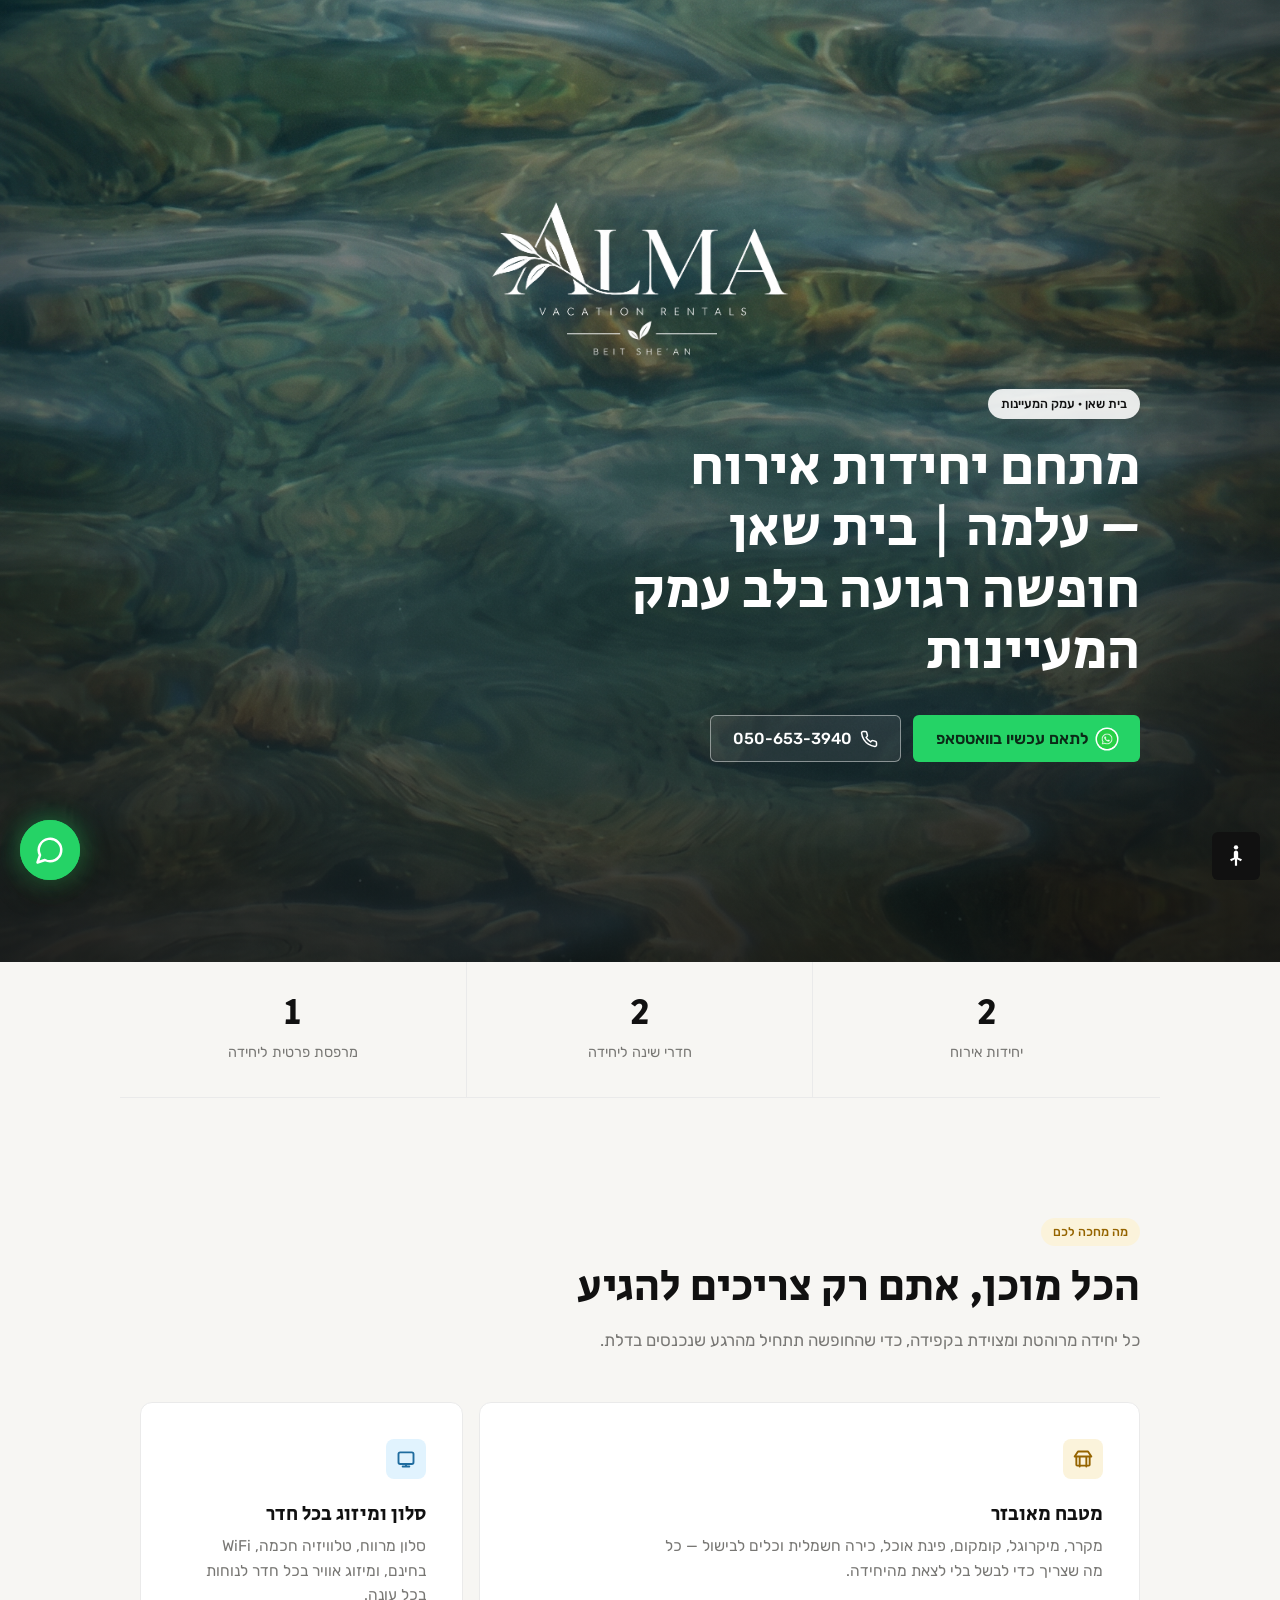
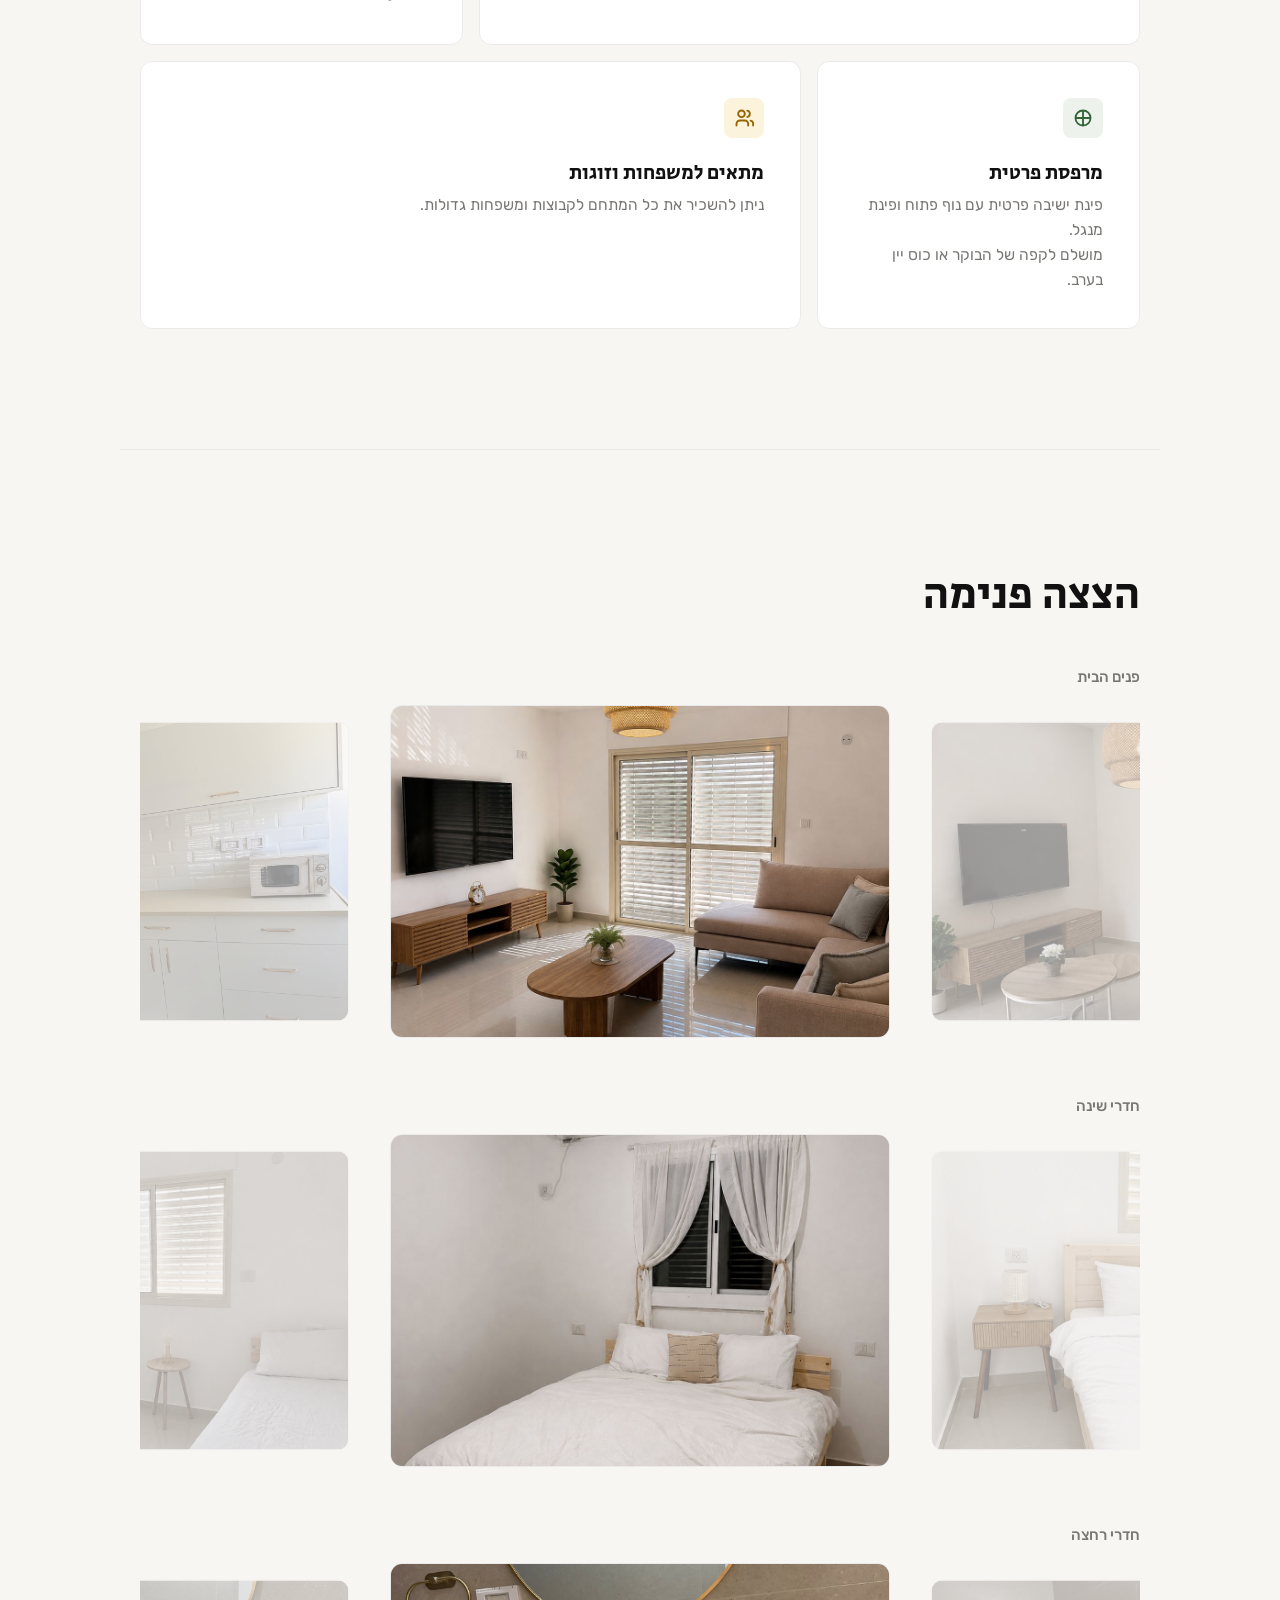
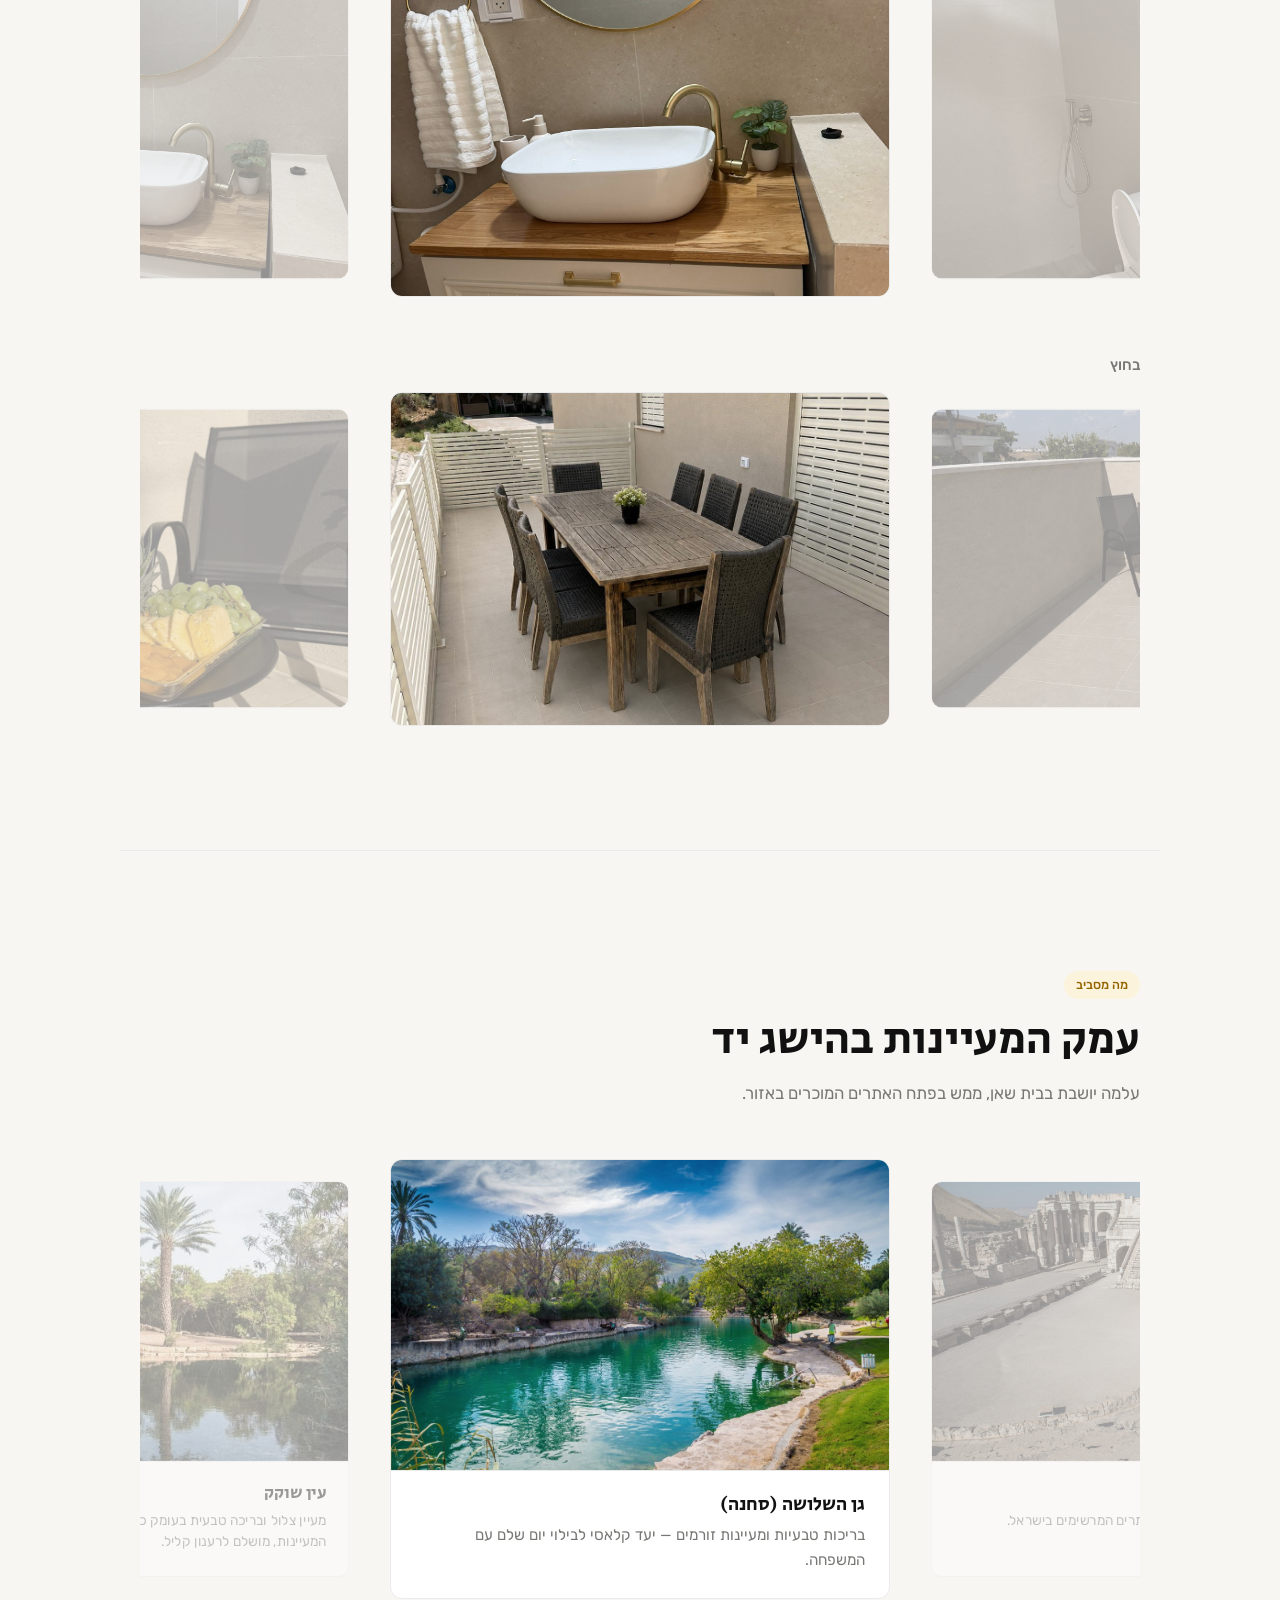
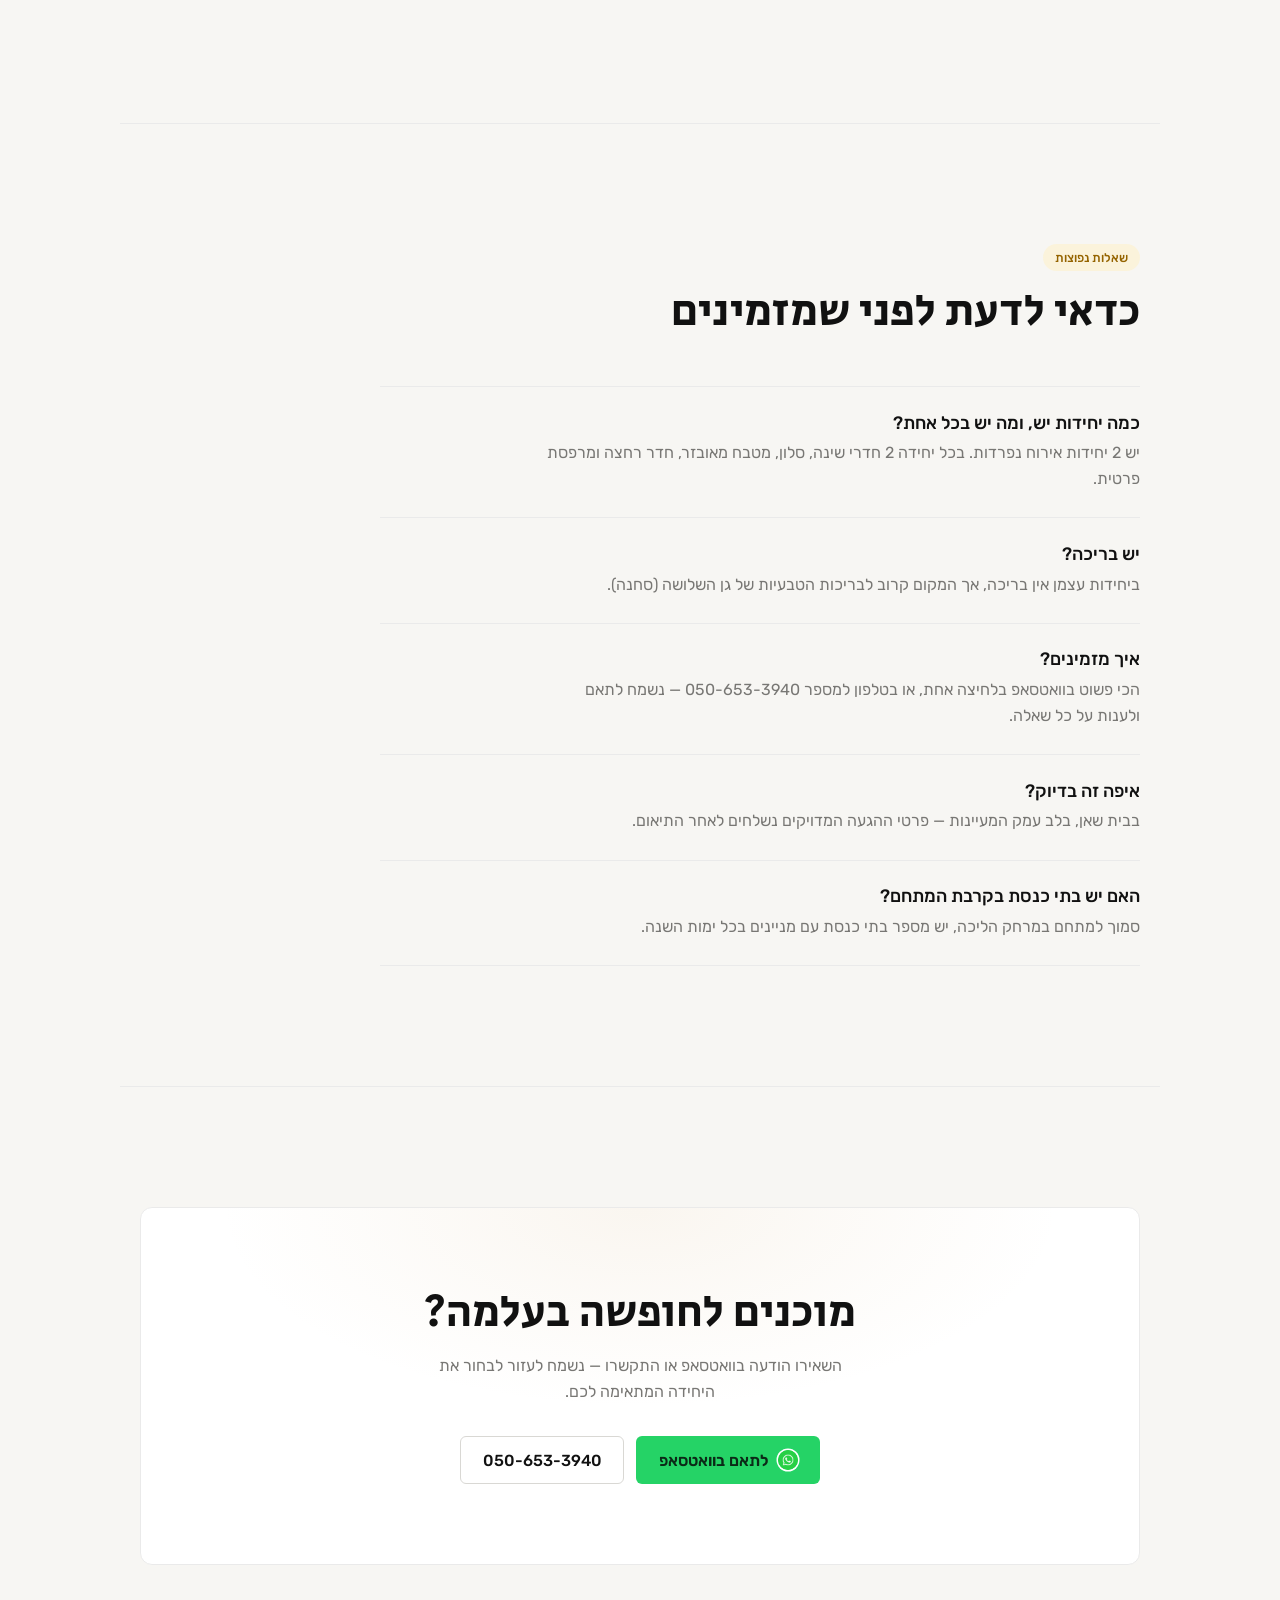
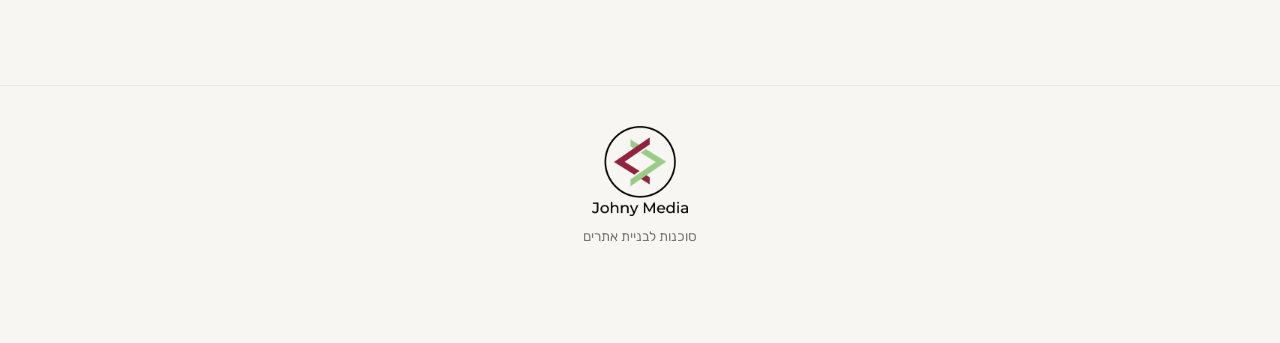
==== site/index.html @ 2f9d7bbb "Enlarge footer Johny Media logo and make it non-clickable Co-Authored-By: Claude Opus 5.5 <noreply@a" ====
<!doctype html><html lang="he" dir="rtl"><head><meta charset=utf8><meta name=viewport content="width=device-width,initial-scale=1,viewport-fit=cover">
<title>עלמה – בית שאן</title>
<meta name="description" content="עלמה – 2 יחידות אירוח בבית שאן, כל יחידה עם 2 חדרי שינה, סלון ומרפסת, בלב עמק המעיינות." />
<link rel="canonical" href="https://alma-hosting.co.il/" />
<link rel="icon" href="images/alma-favicon-new.png" type="image/png">
<link rel="preconnect" href="https://fonts.googleapis.com">
<link rel="preconnect" href="https://fonts.gstatic.com" crossorigin>
<link href="https://fonts.googleapis.com/css2?family=Rubik:wght@400;500;600;700;800;900&family=Secular+One&display=swap" rel="stylesheet">
<link rel="stylesheet" href="styles.css">
</head><body>

<main id="top">

  <section class="hero">
    <div class="wrap">
      <img class="hero-logo" src="images/alma-icon.png" alt="עלמה – מתחם יחידות אירוח" />
      <span class="hero-eyebrow">בית שאן · עמק המעיינות</span>
      <h1>מתחם יחידות אירוח – עלמה | בית שאן<br>חופשה רגועה בלב עמק המעיינות</h1>
      <div class="hero-ctas">
        <a class="btn btn-wa" href="https://wa.me/972506533940?text=%D7%A9%D7%9C%D7%95%D7%9D%2C%20%D7%90%D7%A9%D7%9E%D7%97%20%D7%9C%D7%A9%D7%9E%D7%95%D7%A2%20%D7%A2%D7%9C%20%D7%A4%D7%A8%D7%98%D7%99%D7%9D%20%D7%A2%D7%9C%20%D7%9E%D7%AA%D7%97%D7%9D%20%D7%99%D7%97%D7%99%D7%93%D7%95%D7%AA%20%D7%90%D7%99%D7%A8%D7%95%D7%97%20-%20%D7%A2%D7%9C%D7%9E%D7%94%20%7C%20%D7%91%D7%99%D7%AA%20%D7%A9%D7%90%D7%9F" target="_blank" rel="noopener">
          <img class="wa-icon" src="images/WhatsApp Icon.png" alt="" />
          לתאם עכשיו בוואטסאפ
        </a>
        <a class="btn btn-ghost" href="tel:+972506533940" target="_blank">
          <svg viewBox="0 0 24 24" fill="none" stroke="currentColor" stroke-width="2" stroke-linecap="round" stroke-linejoin="round"><path d="M22 16.92v3a2 2 0 0 1-2.18 2 19.79 19.79 0 0 1-8.63-3.07 19.5 19.5 0 0 1-6-6 19.79 19.79 0 0 1-3.07-8.67A2 2 0 0 1 4.11 2h3a2 2 0 0 1 2 1.72c.127.96.361 1.903.7 2.81a2 2 0 0 1-.45 2.11L8.09 9.91a16 16 0 0 0 6 6l1.27-1.27a2 2 0 0 1 2.11-.45c.907.339 1.85.573 2.81.7A2 2 0 0 1 22 16.92z"/></svg>
          050-653-3940
        </a>
      </div>
    </div>
  </section>

  <div class="facts">
    <div class="fact"><strong>2</strong><span>יחידות אירוח</span></div>
    <div class="fact"><strong>2</strong><span>חדרי שינה ליחידה</span></div>
    <div class="fact"><strong>1</strong><span>מרפסת פרטית ליחידה</span></div>
  </div>

  <section class="wrap">
    <div class="section-head">
      <span class="kicker">מה מחכה לכם</span>
      <h2>הכל מוכן, אתם רק צריכים להגיע</h2>
      <p>כל יחידה מרוהטת ומצוידת בקפידה, כדי שהחופשה תתחיל מהרגע שנכנסים בדלת.</p>
    </div>
    <div class="feature-grid">
      <div class="feature">
        <div class="ico"><svg viewBox="0 0 24 24" fill="none" stroke="currentColor" stroke-width="2" stroke-linecap="round" stroke-linejoin="round"><path d="M2 9h20M4 9v10a1 1 0 0 0 1 1h14a1 1 0 0 0 1-1V9M8 21V9m8 12V9M2 9l4-6h12l4 6"/></svg></div>
        <h3>מטבח מאובזר</h3>
        <p>מקרר, מיקרוגל, קומקום, פינת אוכל, כירה חשמלית וכלים לבישול — כל מה שצריך כדי לבשל בלי לצאת מהיחידה.</p>
      </div>
      <div class="feature">
        <div class="ico"><svg viewBox="0 0 24 24" fill="none" stroke="currentColor" stroke-width="2" stroke-linecap="round" stroke-linejoin="round"><rect x="3" y="4" width="18" height="14" rx="2"/><path d="M8 21h8M12 18v3"/></svg></div>
        <h3>סלון ומיזוג בכל חדר</h3>
        <p>סלון מרווח, טלוויזיה חכמה, WiFi בחינם, ומיזוג אוויר בכל חדר לנוחות בכל עונה.</p>
      </div>
      <div class="feature">
        <div class="ico"><svg viewBox="0 0 24 24" fill="none" stroke="currentColor" stroke-width="2" stroke-linecap="round" stroke-linejoin="round"><path d="M3 12h18M3 12a9 9 0 0 1 18 0M3 12a9 9 0 0 0 18 0M12 3v18"/></svg></div>
        <h3>מרפסת פרטית</h3>
        <p>פינת ישיבה פרטית עם נוף פתוח ופינת מנגל.<br>מושלם לקפה של הבוקר או כוס יין בערב.</p>
      </div>
      <div class="feature">
        <div class="ico"><svg viewBox="0 0 24 24" fill="none" stroke="currentColor" stroke-width="2" stroke-linecap="round" stroke-linejoin="round"><path d="M17 21v-2a4 4 0 0 0-4-4H7a4 4 0 0 0-4 4v2M9 11a4 4 0 1 0 0-8 4 4 0 0 0 0 8zM23 21v-2a4 4 0 0 0-3-3.87M16 3.13a4 4 0 0 1 0 7.75"/></svg></div>
        <h3>מתאים למשפחות וזוגות</h3>
        <p>ניתן להשכיר את כל המתחם לקבוצות ומשפחות גדולות.</p>
      </div>
    </div>
  </section>

  <section class="wrap">
    <div class="section-head">
      <h2>הצצה פנימה</h2>
    </div>

    <div class="gal-group">
      <h3>פנים הבית</h3>
      <div class="carousel" data-carousel>
        <div class="carousel-viewport">
          <div class="carousel-track">
            <img src="images/living-room-1.jpg" alt="סלון יחידה א׳" />
            <img src="images/living-room-2.jpg" alt="סלון יחידה ב׳" />
            <img src="images/dining-nook.jpg" alt="פינת אוכל פנימית" />
            <img src="images/kitchen.jpg" alt="מטבח מאובזר" />
          </div>
        </div>
      </div>
    </div>

    <div class="gal-group">
      <h3>חדרי שינה</h3>
      <div class="carousel" data-carousel>
        <div class="carousel-viewport">
          <div class="carousel-track">
            <img src="images/bedroom-1.jpg" alt="חדר שינה זוגי, יחידה א׳" />
            <img src="images/bedroom-2.jpg" alt="חדר שינה זוגי, יחידה ב׳" />
            <img src="images/bedroom-2-evening.jpg" alt="חדר שינה זוגי בתאורת ערב" />
            <img src="images/bedroom-twin.jpg" alt="חדר שינה עם שתי מיטות יחיד" />
          </div>
        </div>
      </div>
    </div>

    <div class="gal-group">
      <h3>חדרי רחצה</h3>
      <div class="carousel" data-carousel>
        <div class="carousel-viewport">
          <div class="carousel-track">
            <img src="images/bathroom-1.jpg" alt="חדר רחצה עם כיור עומד ומראה זהב" />
            <img src="images/bathroom-2.jpg" alt="חדר רחצה עם מקלחת גשם" />
            <img src="images/bathroom-3.jpg" alt="חדר רחצה, יחידה ב׳" />
            <img src="images/bathroom-4.jpg" alt="כיור וחדר רחצה מעוצב" />
          </div>
        </div>
      </div>
    </div>

    <div class="gal-group">
      <h3>בחוץ</h3>
      <div class="carousel" data-carousel>
        <div class="carousel-viewport">
          <div class="carousel-track">
            <img src="images/terrace-dining.jpg" alt="פינת ישיבה משותפת בחצר, שולחן עץ ארוך" />
            <img src="images/balcony.jpg" alt="מרפסת פרטית עם נוף פתוח" />
            <img src="images/welcome-tray.jpg" alt="מגש קבלת פנים — פירות ויין" />
          </div>
        </div>
      </div>
    </div>
  </section>

  <section class="wrap">
    <div class="section-head">
      <span class="kicker">מה מסביב</span>
      <h2>עמק המעיינות בהישג יד</h2>
      <p>עלמה יושבת בבית שאן, ממש בפתח האתרים המוכרים באזור.</p>
    </div>
    <div class="carousel attractions-carousel" data-carousel>
      <div class="carousel-track attractions">
      <div class="attraction">
        <h3>גן השלושה (סחנה)</h3>
        <img src="images/gan-hashlosha.jpg" alt="גן השלושה (הסחנה)" />
        <p>בריכות טבעיות ומעיינות זורמים — יעד קלאסי לבילוי יום שלם עם המשפחה.</p>
      </div>
      <div class="attraction">
        <h3>גן לאומי בית שאן</h3>
        <img src="images/beit-shean-park.jpg" alt="גן לאומי בית שאן" />
        <p>העיר הרומית-ביזנטית המשוחזרת, מהאתרים המרשימים בישראל.</p>
      </div>
      <div class="attraction">
        <h3>הגלבוע</h3>
        <img src="images/gilboa.jpg" alt="הגלבוע" />
        <p>מסלולי טיול ותצפיות אל עמק המעיינות, לא רחוק מהמתחם.</p>
      </div>
      <div class="attraction">
        <h3>גן גורו</h3>
        <img src="images/gan-guru.jpg" alt="גן גורו" />
        <p>פארק אוסטרלי ייחודי עם קנגורו חופשיים, בעלי חיים נדירים ומבוך דינוזאורים — כיף לכל המשפחה, בקיבוץ ניר דוד.</p>
      </div>
      <div class="attraction">
        <h3>עין שוקק</h3>
        <img src="images/ein-shokek.jpg" alt="עין שוקק" />
        <p>מעיין צלול ובריכה טבעית בעומק כ-1.5 מ׳ — חלק ממסלול פארק המעיינות, מושלם לרענון קליל.</p>
      </div>
    </div>
    </div>
  </section>

  <section class="wrap" id="reviews" hidden>
    <div class="section-head">
      <span class="kicker">המלצות</span>
      <h2>מה האורחים שלנו מספרים</h2>
    </div>
    <p class="reviews-empty" data-reviews-empty hidden>עוד אין המלצות באתר — היו הראשונים להמליץ!</p>
    <div class="reviews-grid" data-reviews-grid></div>
    <div class="reviews-actions">
      <button type="button" class="btn btn-outline" data-reviews-more hidden>עוד המלצות</button>
      <a class="btn btn-primary" data-reviews-write href="https://api.alma-hosting.co.il/reviews/write/">כתבו המלצה</a>
    </div>
  </section>

  <section class="wrap">
    <div class="section-head">
      <span class="kicker">שאלות נפוצות</span>
      <h2>כדאי לדעת לפני שמזמינים</h2>
    </div>
    <div class="faq">
      <div class="faq-item">
        <h3>כמה יחידות יש, ומה יש בכל אחת?</h3>
        <p>יש 2 יחידות אירוח נפרדות. בכל יחידה 2 חדרי שינה, סלון, מטבח מאובזר, חדר רחצה ומרפסת פרטית.</p>
      </div>
      <div class="faq-item">
        <h3>יש בריכה?</h3>
        <p>ביחידות עצמן אין בריכה, אך המקום קרוב לבריכות הטבעיות של גן השלושה (סחנה).</p>
      </div>
      <div class="faq-item">
        <h3>איך מזמינים?</h3>
        <p>הכי פשוט בוואטסאפ בלחיצה אחת, או בטלפון למספר 050-653-3940 — נשמח לתאם ולענות על כל שאלה.</p>
      </div>
      <div class="faq-item">
        <h3>איפה זה בדיוק?</h3>
        <p>בבית שאן, בלב עמק המעיינות — פרטי ההגעה המדויקים נשלחים לאחר התיאום.</p>
      </div>
      <div class="faq-item">
        <h3>האם יש בתי כנסת בקרבת המתחם?</h3>
        <p>סמוך למתחם במרחק הליכה, יש מספר בתי כנסת עם מניינים בכל ימות השנה.</p>
      </div>
    </div>
  </section>

  <section class="wrap">
    <div class="cta-band">
      <h2>מוכנים לחופשה בעלמה?</h2>
      <p>השאירו הודעה בוואטסאפ או התקשרו — נשמח לעזור לבחור את היחידה המתאימה לכם.</p>
      <div class="hero-ctas">
        <a class="btn btn-wa" href="https://wa.me/972506533940?text=%D7%A9%D7%9C%D7%95%D7%9D%2C%20%D7%90%D7%A9%D7%9E%D7%97%20%D7%9C%D7%A9%D7%9E%D7%95%D7%A2%20%D7%A2%D7%9C%20%D7%A4%D7%A8%D7%98%D7%99%D7%9D%20%D7%A2%D7%9C%20%D7%9E%D7%AA%D7%97%D7%9D%20%D7%99%D7%97%D7%99%D7%93%D7%95%D7%AA%20%D7%90%D7%99%D7%A8%D7%95%D7%97%20-%20%D7%A2%D7%9C%D7%9E%D7%94%20%7C%20%D7%91%D7%99%D7%AA%20%D7%A9%D7%90%D7%9F" target="_blank" rel="noopener">
          <img class="wa-icon" src="images/WhatsApp Icon.png" alt="" />
          לתאם בוואטסאפ
        </a>
        <a class="btn btn-ghost" href="tel:+972506533940" target="_blank">050-653-3940</a>
      </div>
    </div>
  </section>

</main>

<a class="wa-float" href="https://wa.me/972506533940?text=%D7%A9%D7%9C%D7%95%D7%9D%2C%20%D7%90%D7%A9%D7%9E%D7%97%20%D7%9C%D7%A9%D7%9E%D7%95%D7%A2%20%D7%A2%D7%9C%20%D7%A4%D7%A8%D7%98%D7%99%D7%9D%20%D7%A2%D7%9C%20%D7%9E%D7%AA%D7%97%D7%9D%20%D7%99%D7%97%D7%99%D7%93%D7%95%D7%AA%20%D7%90%D7%99%D7%A8%D7%95%D7%97%20-%20%D7%A2%D7%9C%D7%9E%D7%94%20%7C%20%D7%91%D7%99%D7%AA%20%D7%A9%D7%90%D7%9F" target="_blank" rel="noopener" aria-label="שלחו הודעה בוואטסאפ">
  <div class="wa-float-wrap">
    <div class="wa-float-glow"></div>
    <div class="wa-float-btn">
      <svg viewBox="0 0 24 24" fill="none" stroke="currentColor" stroke-width="2" stroke-linecap="round" stroke-linejoin="round"><path d="M7.9 20A9 9 0 1 0 4 16.1L2 22Z"/></svg>
    </div>
    <div class="wa-float-ring"></div>
  </div>
</a>

<div class="a11y-widget">
  <button type="button" class="a11y-toggle" id="a11yToggle" aria-expanded="false" aria-controls="a11yPanel" aria-label="תפריט נגישות">
    <svg viewBox="0 0 24 24" fill="currentColor" aria-hidden="true"><circle cx="12" cy="4" r="2"/><path d="M12 7c-1.1 0-2 .9-2 2v4.5L6.5 15l1 1.9L11 15v6h2v-6l3.5 1.9 1-1.9L14 13.5V9c0-1.1-.9-2-2-2z"/></svg>
  </button>
  <div class="a11y-panel" id="a11yPanel" role="menu" aria-label="אפשרויות נגישות" hidden>
    <button type="button" role="menuitem" data-a11y="font-up">הגדלת טקסט A+</button>
    <button type="button" role="menuitem" data-a11y="font-down">הקטנת טקסט A-</button>
    <button type="button" role="menuitem" data-a11y="contrast">ניגודיות גבוהה</button>
    <button type="button" role="menuitem" data-a11y="grayscale">גווני אפור</button>
    <button type="button" role="menuitem" data-a11y="underline">הדגשת קישורים</button>
    <button type="button" role="menuitem" data-a11y="reset">איפוס תצוגה</button>
  </div>
</div>

<footer>
  <div class="brand">
    <img class="jm-logo" src="images/johny-media-icon.png" alt="Johny Media" />
  </div>
  <div>סוכנות לבניית אתרים</div>
</footer>

<script src="script.js"></script>
<script src="reviews.js"></script>

</body></html>
---- site/styles.css ----
[hidden]:not([hidden=until-found i]){display:none!important}

/* ---------- tokens: warm monochrome + spot pastels ---------- */
:root{
  color-scheme:light;
  --canvas:#F7F6F3;
  --surface:#FFFFFF;
  --surface-2:#FBFBFA;
  --ink:#2F3437;
  --ink-strong:#111111;
  --muted:#787774;
  --line:#EAEAEA;
  --line-strong:#D9D8D4;

  --sand-bg:#FBF3DB;  --sand-fg:#956400;
  --green-bg:#EDF3EC; --green-fg:#346538;
  --blue-bg:#E1F3FE;  --blue-fg:#1F6C9F;

  --wa:#25D366; --wa-hover:#1FBE5B; --wa-ink:#0B2A17;

  --radius:12px;
  --radius-sm:6px;
  --ease:cubic-bezier(.16,1,.3,1);
  --lift:0 2px 8px rgba(0,0,0,.04);

  --font-heading:"Secular One","Segoe UI",sans-serif;
  --font-body:"Rubik","Segoe UI",sans-serif;
  --font-mono:"SF Mono","JetBrains Mono",ui-monospace,Menlo,Consolas,monospace;
}

*{box-sizing:border-box;}
html{scroll-behavior:smooth;direction:rtl;scroll-padding-top:env(safe-area-inset-top,0px);}
body{
  margin:0;
  background:var(--canvas);
  color:var(--ink);
  font:16px/1.6 var(--font-body);
  -webkit-font-smoothing:antialiased;
  direction:rtl;
  padding-bottom:env(safe-area-inset-bottom,0px);
}
/* ambient warm light, fixed so it never repaints with scroll */
body::before{
  content:"";position:fixed;inset:-20vmax;z-index:-1;pointer-events:none;
  background:radial-gradient(40vmax 40vmax at 80% 10%, rgba(214,180,130,.10), transparent 70%);
  animation:drift 28s ease-in-out infinite alternate;
}
@keyframes drift{to{transform:translate3d(-8vmax,12vmax,0);}}

img{max-width:100%;display:block;}
a{color:inherit;}
h1,h2,h3{font-family:var(--font-heading);font-weight:400;text-wrap:balance;margin:0;color:var(--ink-strong);line-height:1.15;}
.wrap{width:100%;max-width:1040px;margin-inline:auto;padding-inline:20px;}
section{padding-block:clamp(4rem,10vw,7.5rem);}
main > section.wrap + section.wrap{border-top:1px solid var(--line);}

/* ---------- hero (photo kept) ---------- */
.hero{
  position:relative;
  min-height:min(92vh,760px);
  display:flex;align-items:flex-end;
  background:#1b1a18 url("images/new_background.jpg") center/cover no-repeat;
  color:#fff;
}
.hero::after{
  content:"";position:absolute;inset:0;
  background:linear-gradient(180deg, rgba(17,17,17,.10) 0%, rgba(17,17,17,.25) 45%, rgba(17,17,17,.72) 100%);
}
.hero .wrap{position:relative;z-index:1;padding-block:clamp(2.5rem,8vw,5rem);}
.hero-logo{
  display:block;
  width:min(300px,60vw);
  margin-inline:auto;
  margin-bottom:2rem;
  filter:drop-shadow(0 4px 18px rgba(0,0,0,.35));
}
.hero-eyebrow{
  display:inline-block;
  color:var(--ink-strong);
  background:rgba(255,255,255,.88);
  padding:.3rem .8rem;border-radius:9999px;
  font-size:.78rem;font-weight:500;
  margin-bottom:1.1rem;
}
.hero h1{
  color:#fff;
  font-size:clamp(2rem,5vw,3.5rem);
  line-height:1.1;
  max-width:22ch;
}
.hero-ctas{display:flex;flex-wrap:wrap;gap:.75rem;margin-block-start:2rem;}

/* ---------- buttons ---------- */
.btn{
  display:inline-flex;align-items:center;gap:.55rem;
  padding:.8rem 1.35rem;border-radius:var(--radius-sm);
  font:500 1rem/1.2 var(--font-body);
  text-decoration:none;border:1px solid transparent;
  cursor:pointer;
  transition:background-color .2s ease, border-color .2s ease, transform .15s ease;
}
.btn:active{transform:scale(.98);}
.btn svg{width:18px;height:18px;flex:none;}
.btn .wa-icon{width:20px;height:20px;flex:none;object-fit:contain;border-radius:50%;box-shadow:0 0 0 1.5px #fff;}
.btn-primary{background:var(--ink-strong);color:#fff;}
.btn-primary:hover{background:#333;}
.btn-wa{background:var(--wa);color:var(--wa-ink);font-weight:600;}
.btn-wa:hover{background:var(--wa-hover);}
.btn-ghost{background:rgba(255,255,255,.08);color:#fff;border-color:rgba(255,255,255,.45);}
.btn-ghost:hover{background:rgba(255,255,255,.16);}
.btn-outline{background:var(--surface);color:var(--ink-strong);border-color:var(--line-strong);}
.btn-outline:hover{border-color:var(--ink-strong);}
.btn:focus-visible,.a11y-toggle:focus-visible{outline:2px solid var(--ink-strong);outline-offset:3px;}

/* ---------- facts strip ---------- */
.facts{
  display:grid;grid-template-columns:repeat(3,1fr);
  max-width:1040px;margin-inline:auto;
  border-bottom:1px solid var(--line);
}
.fact{padding:2rem 1rem;text-align:center;}
.fact + .fact{border-inline-start:1px solid var(--line);}
.fact strong{display:block;font-family:var(--font-heading);font-weight:400;font-size:2.4rem;line-height:1;color:var(--ink-strong);margin-bottom:.4rem;}
.fact span{font-size:.9rem;color:var(--muted);}

/* ---------- section heading ---------- */
.section-head{max-width:40rem;margin-bottom:3rem;}
.kicker{
  display:inline-block;
  background:var(--sand-bg);color:var(--sand-fg);
  font-size:.78rem;font-weight:500;
  padding:.25rem .75rem;border-radius:9999px;
  margin-bottom:1rem;
}
.section-head h2{font-size:clamp(1.9rem,4vw,2.75rem);}
.section-head p{color:var(--muted);margin:.9rem 0 0;font-size:1.05rem;max-width:36rem;}

/* ---------- features: bento ---------- */
.feature-grid{display:grid;grid-template-columns:repeat(3,1fr);gap:1rem;}
.feature:nth-child(1),.feature:nth-child(4){grid-column:span 2;}
.feature{
  background:var(--surface);
  border:1px solid var(--line);
  border-radius:var(--radius);
  padding:clamp(1.5rem,3vw,2.25rem);
  transition:box-shadow .2s ease;
}
.feature:hover{box-shadow:var(--lift);}
.feature .ico{
  width:40px;height:40px;border-radius:8px;
  background:var(--sand-bg);color:var(--sand-fg);
  display:flex;align-items:center;justify-content:center;
  margin-bottom:1.5rem;
}
.feature:nth-child(2) .ico{background:var(--blue-bg);color:var(--blue-fg);}
.feature:nth-child(3) .ico{background:var(--green-bg);color:var(--green-fg);}
.feature .ico svg{width:20px;height:20px;stroke-width:2.25;}
.feature h3{font-size:1.25rem;margin-bottom:.5rem;}
.feature p{color:var(--muted);font-size:.97rem;margin:0;max-width:44ch;}
@media (max-width:760px){
  .feature-grid{grid-template-columns:1fr;}
  .feature:nth-child(1),.feature:nth-child(4){grid-column:auto;}
}

/* ---------- gallery ---------- */
.gal-group{margin-bottom:3.5rem;}
.gal-group:last-child{margin-bottom:0;}
.gal-group h3{
  font-family:var(--font-body);font-weight:500;font-size:.95rem;
  color:var(--muted);
  margin:0 0 .9rem;
}
/* scroll-snap strip: centered slide, half of each neighbour visible and faded */
.carousel{--slide:50%;position:relative;width:100%;}
.carousel-track{
  position:relative;
  display:flex;gap:1rem;direction:ltr;
  overflow-x:auto;overscroll-behavior-x:contain;
  scroll-snap-type:x mandatory;
  padding-inline:calc((100% - var(--slide)) / 2);
  padding-block:.25rem;
  scrollbar-width:none;
}
.carousel-track::-webkit-scrollbar{display:none;}
.carousel-track > *{
  /* track content box = var(--slide) of the strip, so 100% here is one slide */
  flex:0 0 100%;width:100%;
  scroll-snap-align:center;
  opacity:.4;transform:scale(.9);filter:saturate(.7);
  cursor:pointer;
  transition:opacity .5s var(--ease), transform .5s var(--ease), filter .5s var(--ease);
}
.carousel-track > img{
  aspect-ratio:3/2;object-fit:cover;
  border:1px solid var(--line);border-radius:var(--radius);
  background:var(--surface-2);
}
.carousel-track > .is-active{opacity:1;transform:none;filter:saturate(.92);cursor:default;}
.carousel-track > :hover:not(.is-active){opacity:.6;}
.carousel-track > :focus-visible{outline:2px solid var(--ink-strong);outline-offset:3px;}
/* loop jump: swap clone for original without a visible fade */
.carousel-track.no-anim > *{transition:none;}
@media (max-width:640px){ .carousel{--slide:72%;} }

/* ---------- attractions: same strip, card slides ---------- */
.attraction{
  direction:rtl;
  display:flex;flex-direction:column;
  background:var(--surface);
  border:1px solid var(--line);
  border-radius:var(--radius);
  overflow:hidden;
}
.attraction img{order:-1;width:100%;aspect-ratio:16/10;object-fit:cover;border-bottom:1px solid var(--line);}
.attraction h3{font-size:1.2rem;padding:1.4rem 1.5rem 0;}
.attraction p{margin:0;padding:.5rem 1.5rem 1.6rem;font-size:.95rem;color:var(--muted);}

/* ---------- faq ---------- */
.faq{max-width:760px;border-top:1px solid var(--line);}
.faq-item{border-bottom:1px solid var(--line);padding-block:1.6rem;}
.faq-item h3{font-family:var(--font-body);font-weight:500;font-size:1.12rem;margin-bottom:.45rem;}
.faq-item p{margin:0;color:var(--muted);font-size:1rem;max-width:60ch;}

/* ---------- final cta ---------- */
.cta-band{
  position:relative;overflow:hidden;
  background:var(--surface);
  border:1px solid var(--line);
  border-radius:var(--radius);
  padding:clamp(2.5rem,7vw,5rem) clamp(1.5rem,5vw,3rem);
  text-align:center;
}
.cta-band::before{
  content:"";position:absolute;inset:0;pointer-events:none;
  background:radial-gradient(60% 80% at 50% 0%, rgba(214,180,130,.12), transparent 70%);
}
.cta-band > *{position:relative;}
.cta-band h2{font-size:clamp(1.9rem,4.5vw,2.75rem);}
.cta-band p{color:var(--muted);max-width:44ch;margin:.9rem auto 0;}
.cta-band .hero-ctas{justify-content:center;}
.cta-band .btn-ghost{background:var(--surface);color:var(--ink-strong);border-color:var(--line-strong);}
.cta-band .btn-ghost:hover{border-color:var(--ink-strong);}

/* ---------- footer ---------- */
footer{
  border-top:1px solid var(--line);
  padding:2.5rem 20px 6rem;
  text-align:center;
  color:var(--muted);
  font-size:.85rem;
}
.brand{display:inline-flex;align-items:center;text-decoration:none;margin-bottom:.6rem;}
footer .brand img.jm-logo{width:96px;height:auto;object-fit:contain;}

/* ---------- floating WhatsApp button (unchanged) ---------- */
.wa-float{position:fixed;bottom:20px;left:20px;z-index:999;display:block;text-decoration:none;}
.wa-float-wrap{position:relative;width:60px;height:60px;}
.wa-float-glow{position:absolute;inset:0;border-radius:50%;background:#25D366;filter:blur(14px);opacity:.55;transition:opacity .25s ease;}
.wa-float:hover .wa-float-glow{opacity:.8;}
.wa-float-ring{position:absolute;inset:0;border-radius:50%;border:2px solid #25D366;animation:wa-ping 2s cubic-bezier(0,0,.2,1) infinite;}
.wa-float-btn{position:relative;width:60px;height:60px;border-radius:50%;background:#25D366;display:flex;align-items:center;justify-content:center;box-shadow:0 10px 30px hsla(25,30%,10%,.35);transition:transform .25s ease, box-shadow .25s ease;}
.wa-float-btn svg{width:30px;height:30px;color:#fff;}
.wa-float:hover .wa-float-btn{transform:scale(1.08);box-shadow:0 14px 36px hsla(25,30%,10%,.4);}
@keyframes wa-ping{0%{transform:scale(1);opacity:.6;}75%,100%{transform:scale(1.7);opacity:0;}}
@media (max-width:480px){
  .wa-float{bottom:16px;left:16px;}
  .wa-float-wrap{width:52px;height:52px;}
  .wa-float-btn svg{width:26px;height:26px;}
}

/* ---------- accessibility widget ---------- */
.a11y-widget{position:fixed;bottom:20px;right:20px;z-index:999;}
.a11y-toggle{
  width:48px;height:48px;border-radius:var(--radius-sm);border:none;cursor:pointer;
  background:var(--ink-strong);color:#fff;
  display:flex;align-items:center;justify-content:center;
}
.a11y-toggle:hover{background:#333;}
.a11y-toggle svg{width:26px;height:26px;}
.a11y-panel{
  position:absolute;bottom:58px;right:0;
  background:var(--surface);color:var(--ink);
  border:1px solid var(--line);border-radius:var(--radius);
  box-shadow:0 8px 24px rgba(0,0,0,.05);padding:.4rem;
  display:flex;flex-direction:column;gap:.15rem;min-width:200px;
}
.a11y-panel button{
  text-align:right;background:none;border:none;cursor:pointer;
  padding:.55rem .7rem;border-radius:var(--radius-sm);font:inherit;font-size:.92rem;color:inherit;
}
.a11y-panel button:hover,.a11y-panel button:focus-visible{background:var(--canvas);}

html.a11y-contrast{filter:contrast(1.25);}
html.a11y-grayscale{filter:grayscale(1);}
html.a11y-underline a{text-decoration:underline!important;}
html.a11y-font-1 body{font-size:18px;}
html.a11y-font-2 body{font-size:20px;}
html.a11y-font-3 body{font-size:22px;}

/* ---------- reviews ---------- */
.reviews-grid{position:relative;display:grid;grid-template-columns:repeat(3,1fr);gap:1rem;align-items:start;}
.review-card{
  background:var(--surface);
  border:1px solid var(--line);
  border-radius:var(--radius);
  padding:1.75rem 1.5rem;
}
.review-initials{
  width:44px;height:44px;border-radius:50%;margin-bottom:1rem;
  display:flex;align-items:center;justify-content:center;
  background:var(--blue-bg);color:var(--blue-fg);
  font-weight:500;font-size:1rem;
}
.review-name{font-family:var(--font-body);font-weight:500;font-size:1.02rem;}
.review-meta{margin:.15rem 0 .9rem;color:var(--muted);font-size:.82rem;}
.review-text{margin:0;font-size:.97rem;line-height:1.75;color:var(--ink);}
.reviews-grid.is-collapsed::after{
  content:"";position:absolute;inset-inline:0;bottom:0;height:120px;pointer-events:none;
  background:linear-gradient(to bottom, rgba(247,246,243,0), var(--canvas));
}
.reviews-empty{color:var(--muted);font-size:1.02rem;}
.reviews-actions{display:flex;flex-wrap:wrap;gap:.75rem;margin-top:2rem;}
@media (max-width:820px){ .reviews-grid{grid-template-columns:repeat(2,1fr);} }
@media (max-width:560px){ .reviews-grid{grid-template-columns:1fr;} }

/* ---------- scroll reveal (class added by script.js only) ---------- */
.reveal{opacity:0;transform:translateY(12px);transition:opacity .6s var(--ease), transform .6s var(--ease);transition-delay:calc(var(--i,0) * 80ms);}
.reveal.is-in{opacity:1;transform:none;}

@media (prefers-reduced-motion:reduce){
  html{scroll-behavior:auto;}
  body::before,.wa-float-ring{animation:none;}
  .carousel-track > *{transition:none;}
  .reveal{opacity:1;transform:none;transition:none;}
  .btn:active,.wa-float:hover .wa-float-btn{transform:none;}
}
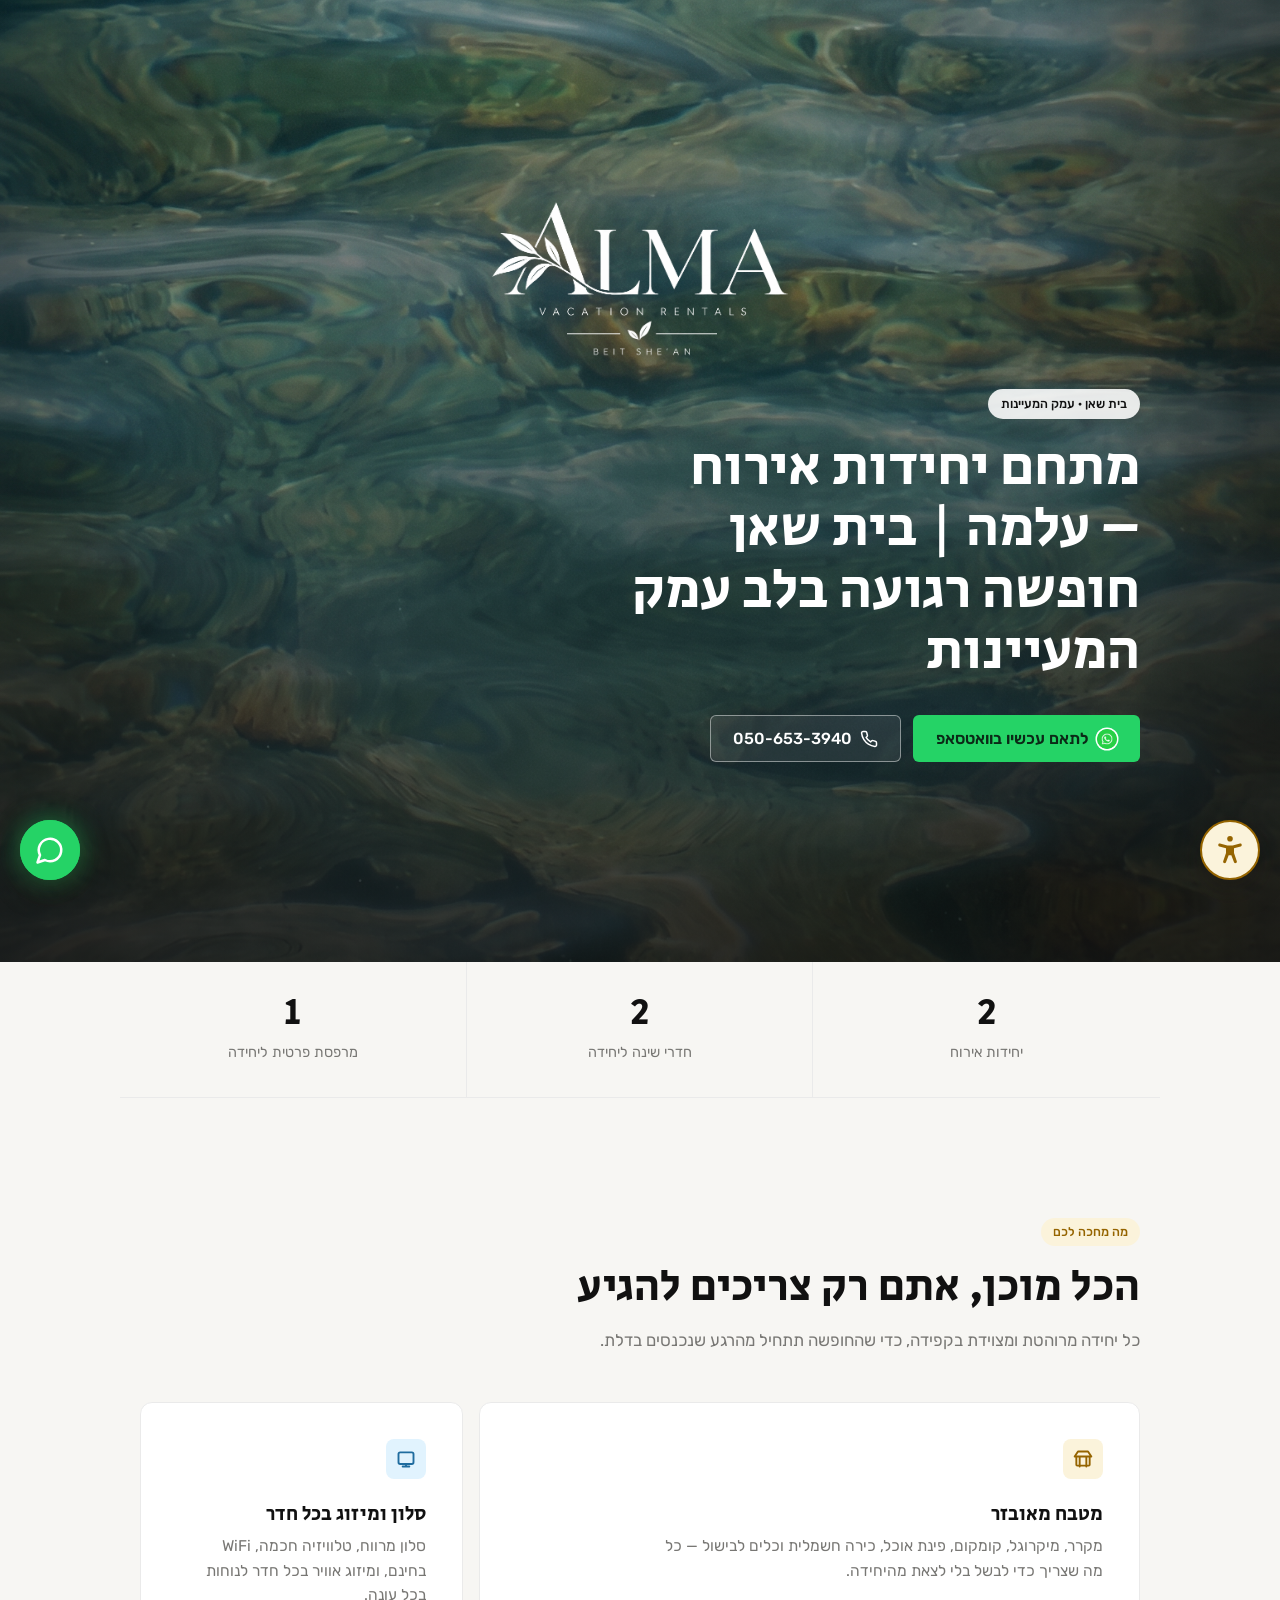
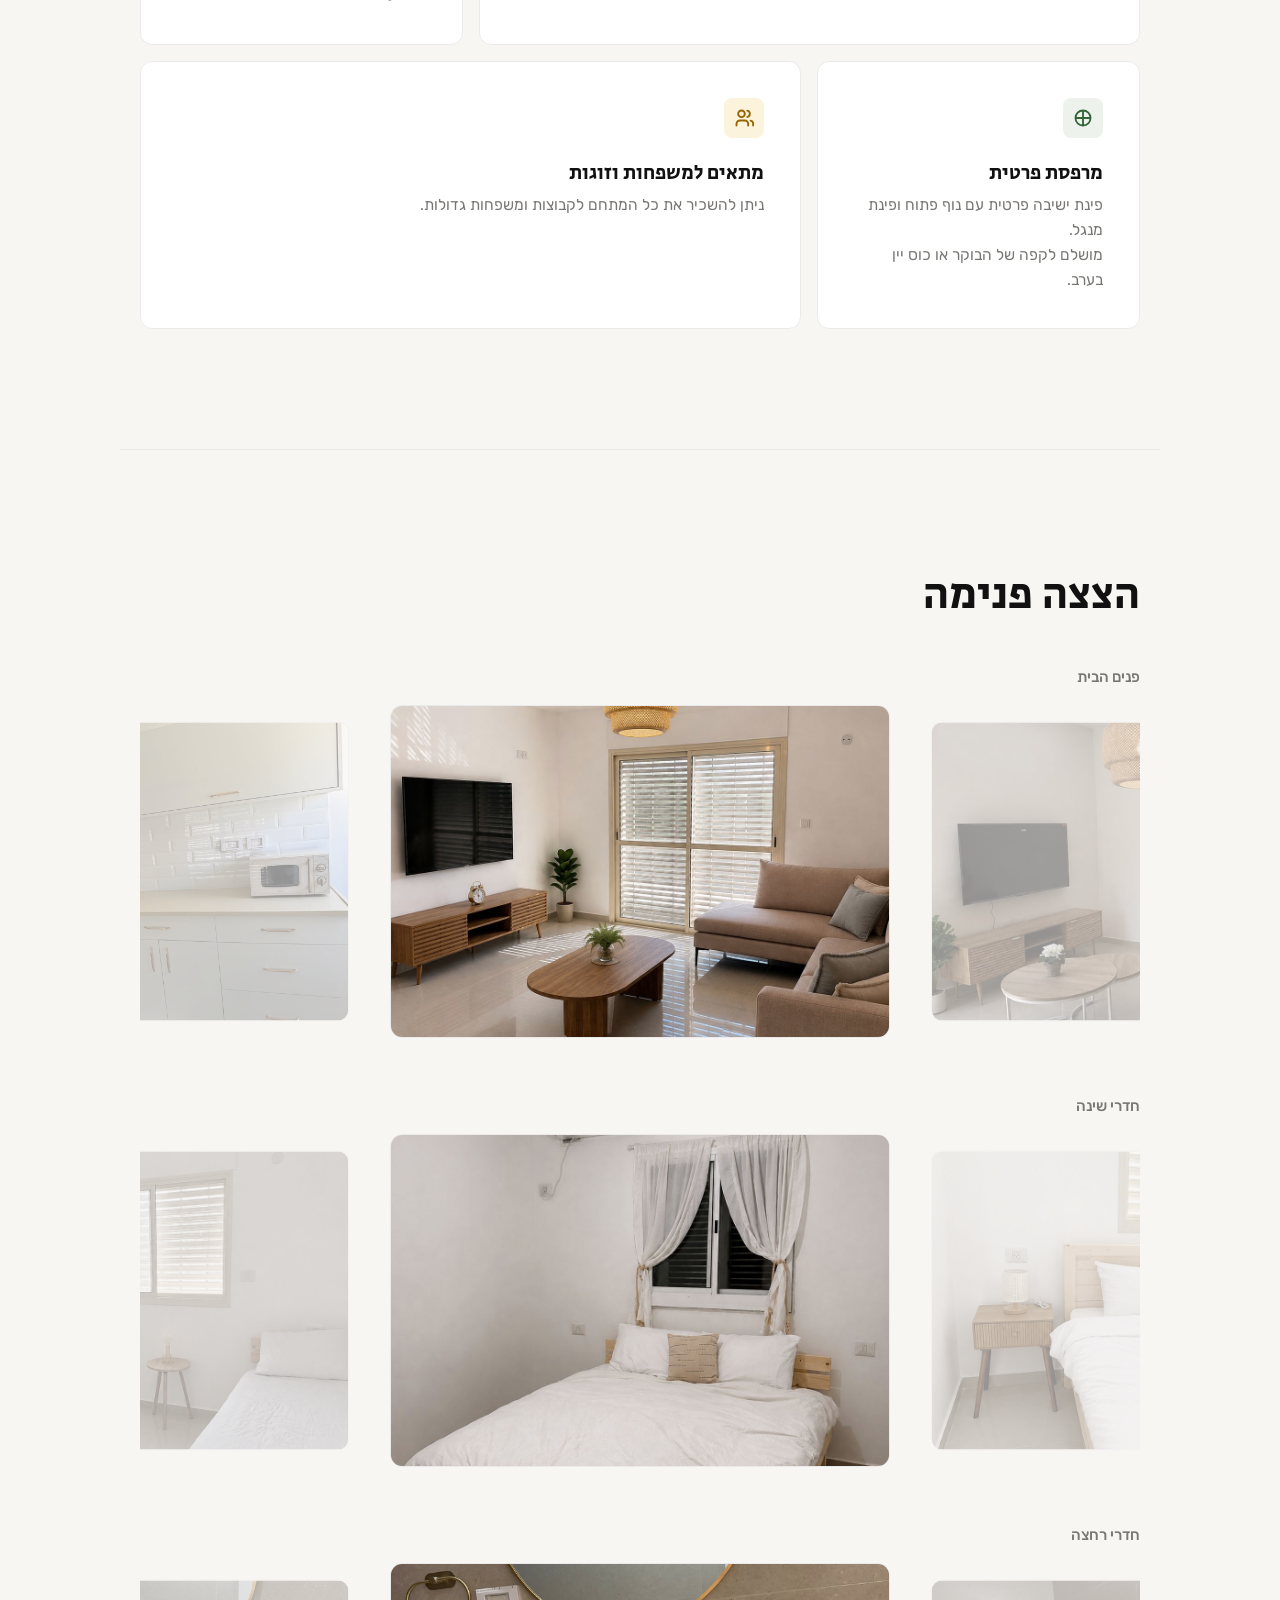
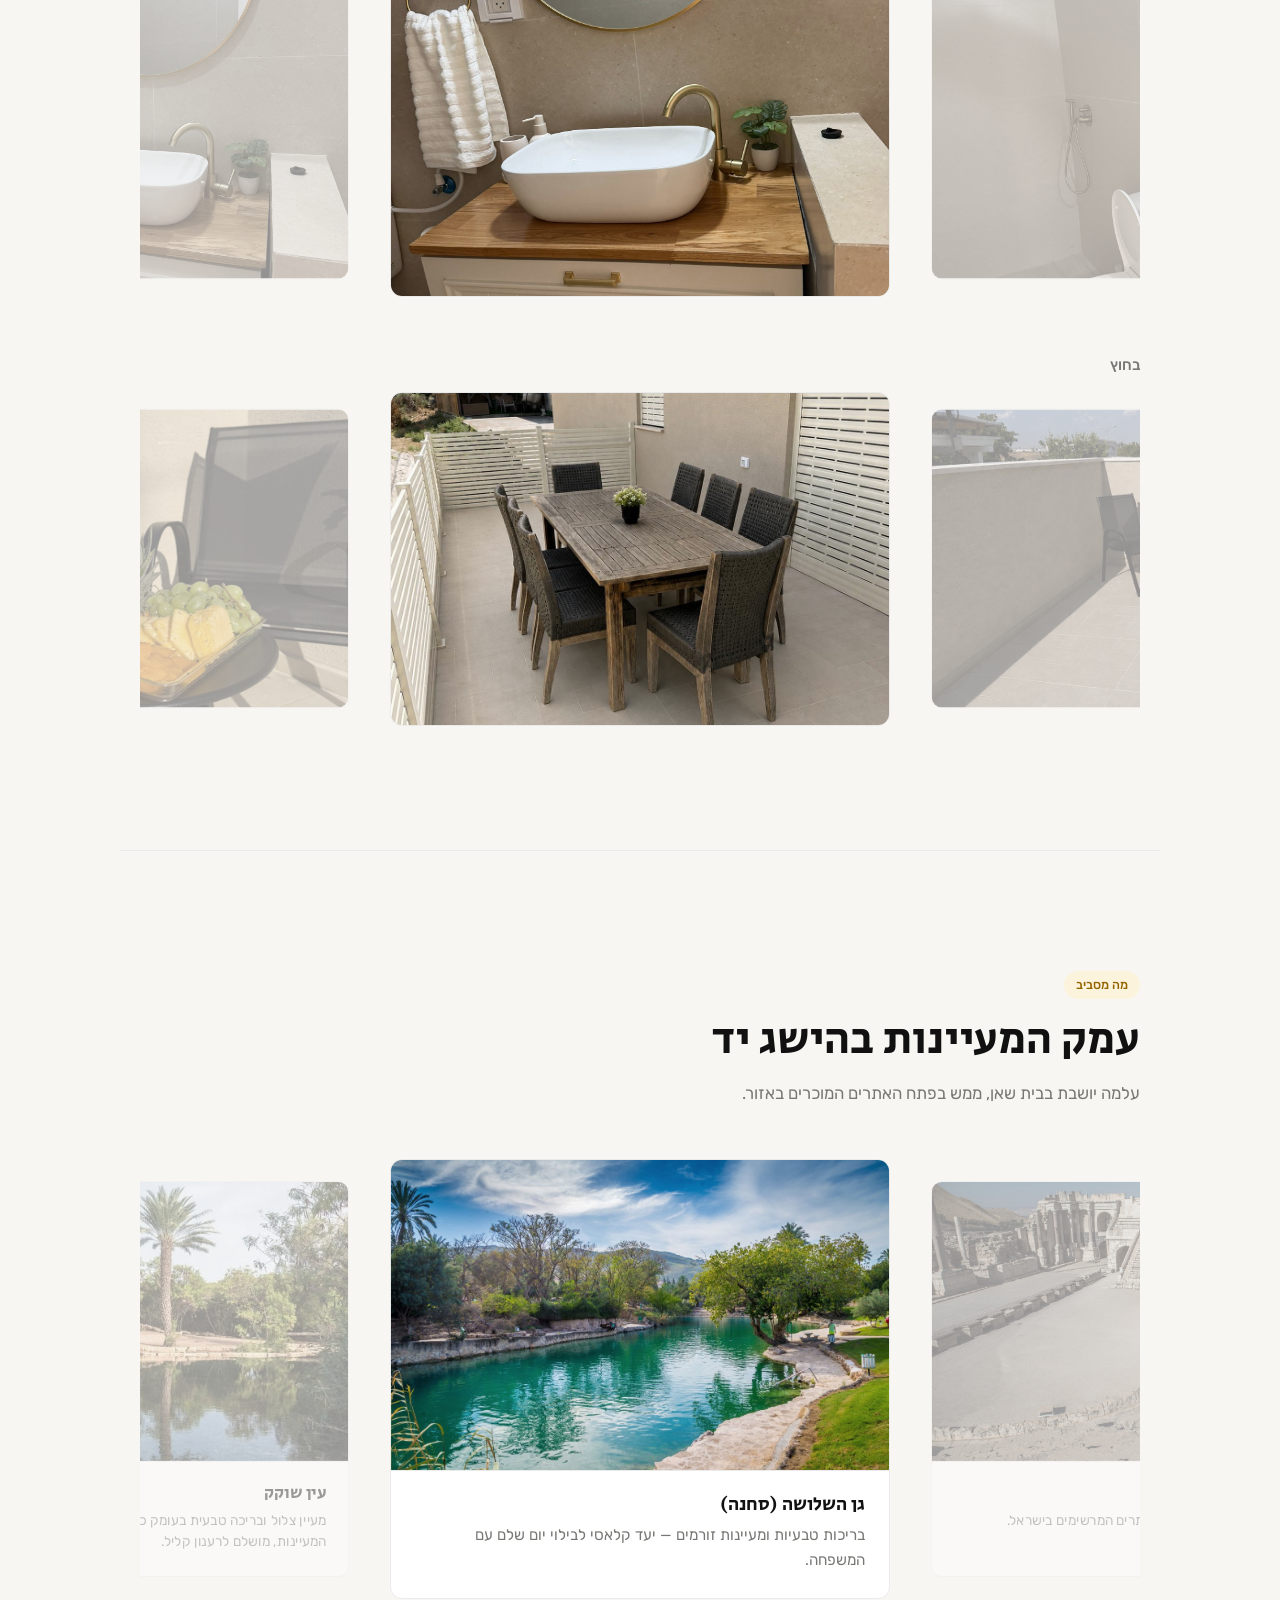
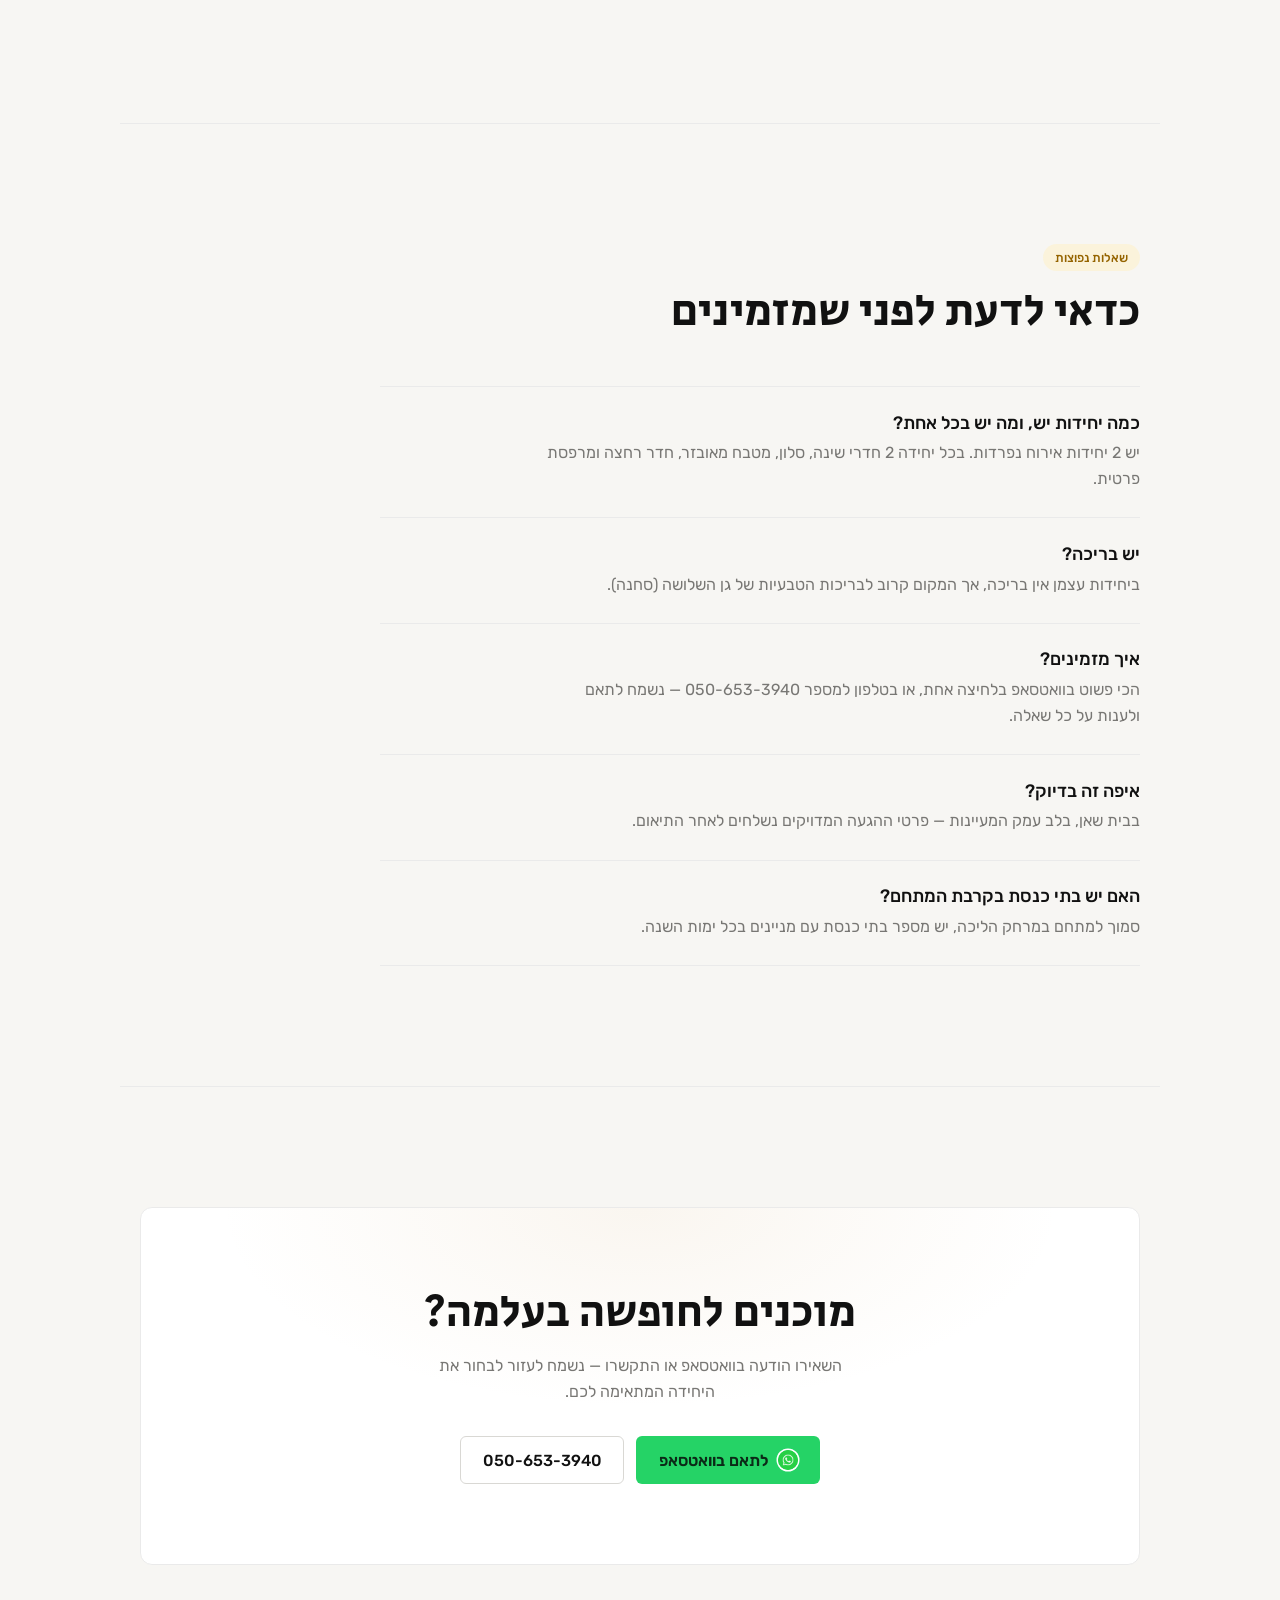
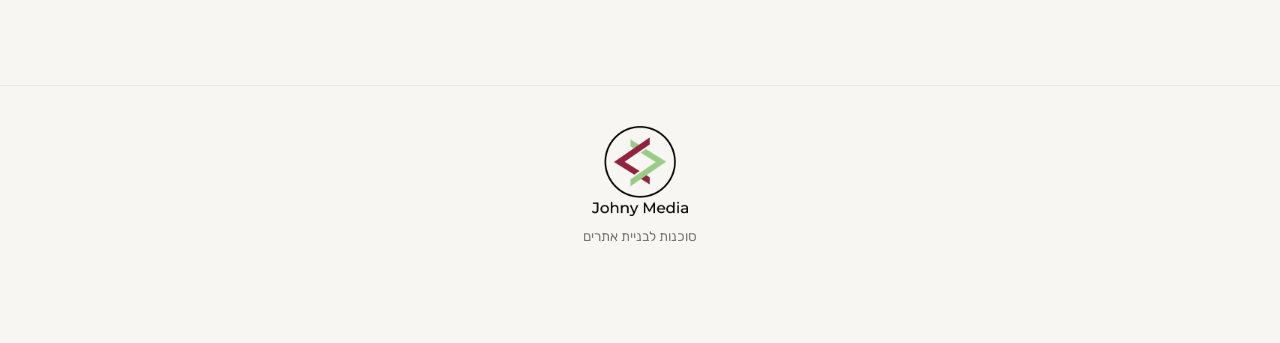
==== commit 2431a863: "Redesign accessibility widget in Alma style Round sand-pastel float button mirroring the WhatsApp bu" ====
--- a/site/index.html
+++ b/site/index.html
@@ -232,16 +232,43 @@
 </a>
 
 <div class="a11y-widget">
-  <button type="button" class="a11y-toggle" id="a11yToggle" aria-expanded="false" aria-controls="a11yPanel" aria-label="תפריט נגישות">
-    <svg viewBox="0 0 24 24" fill="currentColor" aria-hidden="true"><circle cx="12" cy="4" r="2"/><path d="M12 7c-1.1 0-2 .9-2 2v4.5L6.5 15l1 1.9L11 15v6h2v-6l3.5 1.9 1-1.9L14 13.5V9c0-1.1-.9-2-2-2z"/></svg>
+  <button type="button" class="a11y-toggle" id="a11yToggle" aria-expanded="false" aria-controls="a11yPanel" aria-label="פתיחת תפריט נגישות">
+    <svg viewBox="0 0 24 24" fill="currentColor" aria-hidden="true"><circle cx="12" cy="3.6" r="2.1"/><path d="M4.5 7.2c-.6-.2-1.2.2-1.3.8-.1.6.2 1.1.8 1.3l5 1.4v3.5l-2.1 6.2c-.2.6.1 1.2.7 1.4.6.2 1.2-.1 1.4-.7L11 16h2l2 5.1c.2.6.8.9 1.4.7.6-.2.9-.8.7-1.4L15 14.2v-3.5l5-1.4c.6-.2.9-.7.8-1.3-.1-.6-.7-1-1.3-.8L14 8.6h-4z"/></svg>
   </button>
-  <div class="a11y-panel" id="a11yPanel" role="menu" aria-label="אפשרויות נגישות" hidden>
-    <button type="button" role="menuitem" data-a11y="font-up">הגדלת טקסט A+</button>
-    <button type="button" role="menuitem" data-a11y="font-down">הקטנת טקסט A-</button>
-    <button type="button" role="menuitem" data-a11y="contrast">ניגודיות גבוהה</button>
-    <button type="button" role="menuitem" data-a11y="grayscale">גווני אפור</button>
-    <button type="button" role="menuitem" data-a11y="underline">הדגשת קישורים</button>
-    <button type="button" role="menuitem" data-a11y="reset">איפוס תצוגה</button>
+  <div class="a11y-panel" id="a11yPanel" role="dialog" aria-labelledby="a11yTitle" hidden>
+    <div class="a11y-head">
+      <h2 id="a11yTitle">נגישות</h2>
+      <button type="button" class="a11y-close" id="a11yClose" aria-label="סגירת תפריט נגישות">
+        <svg viewBox="0 0 24 24" fill="none" stroke="currentColor" stroke-width="2" stroke-linecap="round" aria-hidden="true"><path d="M6 6l12 12M18 6 6 18"/></svg>
+      </button>
+    </div>
+    <div class="a11y-chips">
+      <button type="button" class="a11y-chip" data-a11y="contrast" aria-pressed="false">ניגודיות גבוהה</button>
+      <button type="button" class="a11y-chip" data-a11y="invert" aria-pressed="false">ניגודיות הפוכה</button>
+      <button type="button" class="a11y-chip" data-a11y="grayscale" aria-pressed="false">גווני אפור</button>
+      <button type="button" class="a11y-chip" data-a11y="links" aria-pressed="false">הדגשת קישורים</button>
+      <button type="button" class="a11y-chip" data-a11y="font" aria-pressed="false">גופן קריא</button>
+      <button type="button" class="a11y-chip" data-a11y="still" aria-pressed="false">עצירת אנימציות</button>
+    </div>
+    <div class="a11y-step" data-step="scale" role="group" aria-labelledby="a11yLbl-scale">
+      <span id="a11yLbl-scale">גודל טקסט</span>
+      <button type="button" data-dir="-1" aria-label="הקטנת גודל טקסט">&minus;</button>
+      <output aria-live="polite">100%</output>
+      <button type="button" data-dir="1" aria-label="הגדלת גודל טקסט">+</button>
+    </div>
+    <div class="a11y-step" data-step="word" role="group" aria-labelledby="a11yLbl-word">
+      <span id="a11yLbl-word">ריווח מילים</span>
+      <button type="button" data-dir="-1" aria-label="הקטנת ריווח מילים">&minus;</button>
+      <output aria-live="polite">0</output>
+      <button type="button" data-dir="1" aria-label="הגדלת ריווח מילים">+</button>
+    </div>
+    <div class="a11y-step" data-step="letter" role="group" aria-labelledby="a11yLbl-letter">
+      <span id="a11yLbl-letter">ריווח אותיות</span>
+      <button type="button" data-dir="-1" aria-label="הקטנת ריווח אותיות">&minus;</button>
+      <output aria-live="polite">0</output>
+      <button type="button" data-dir="1" aria-label="הגדלת ריווח אותיות">+</button>
+    </div>
+    <button type="button" class="a11y-reset" data-a11y="reset">איפוס הגדרות</button>
   </div>
 </div>
 
--- a/site/styles.css
+++ b/site/styles.css
@@ -34,7 +34,7 @@
   margin:0;
   background:var(--canvas);
   color:var(--ink);
-  font:16px/1.6 var(--font-body);
+  font:1rem/1.6 var(--font-body);
   -webkit-font-smoothing:antialiased;
   direction:rtl;
   padding-bottom:env(safe-area-inset-bottom,0px);
@@ -268,34 +268,76 @@
   .wa-float-btn svg{width:26px;height:26px;}
 }
 
-/* ---------- accessibility widget ---------- */
-.a11y-widget{position:fixed;bottom:20px;right:20px;z-index:999;}
+/* ---------- accessibility widget: round float + card (mirrors the WhatsApp float) ---------- */
 .a11y-toggle{
-  width:48px;height:48px;border-radius:var(--radius-sm);border:none;cursor:pointer;
-  background:var(--ink-strong);color:#fff;
+  position:fixed;bottom:20px;right:20px;z-index:999;
+  width:60px;height:60px;border-radius:50%;cursor:pointer;
+  background:var(--sand-bg);color:var(--sand-fg);border:2px solid var(--sand-fg);
   display:flex;align-items:center;justify-content:center;
-}
-.a11y-toggle:hover{background:#333;}
-.a11y-toggle svg{width:26px;height:26px;}
+  box-shadow:0 10px 30px hsla(25,30%,10%,.25);
+  transition:transform .25s var(--ease),box-shadow .25s var(--ease);
+}
+.a11y-toggle:hover,.a11y-toggle[aria-expanded="true"]{transform:scale(1.08);box-shadow:0 14px 36px hsla(25,30%,10%,.3);}
+.a11y-toggle:active{transform:scale(.98);}
+.a11y-toggle svg{width:32px;height:32px;}
+
 .a11y-panel{
-  position:absolute;bottom:58px;right:0;
+  position:fixed;bottom:92px;right:20px;z-index:1000;
+  width:min(340px,calc(100vw - 32px));max-height:calc(100dvh - 120px);overflow-y:auto;
   background:var(--surface);color:var(--ink);
   border:1px solid var(--line);border-radius:var(--radius);
-  box-shadow:0 8px 24px rgba(0,0,0,.05);padding:.4rem;
-  display:flex;flex-direction:column;gap:.15rem;min-width:200px;
-}
-.a11y-panel button{
-  text-align:right;background:none;border:none;cursor:pointer;
-  padding:.55rem .7rem;border-radius:var(--radius-sm);font:inherit;font-size:.92rem;color:inherit;
-}
-.a11y-panel button:hover,.a11y-panel button:focus-visible{background:var(--canvas);}
-
-html.a11y-contrast{filter:contrast(1.25);}
-html.a11y-grayscale{filter:grayscale(1);}
-html.a11y-underline a{text-decoration:underline!important;}
-html.a11y-font-1 body{font-size:18px;}
-html.a11y-font-2 body{font-size:20px;}
-html.a11y-font-3 body{font-size:22px;}
+  box-shadow:0 12px 40px hsla(25,30%,10%,.12);
+  padding:1.1rem 1.2rem 1.2rem;
+  display:flex;flex-direction:column;gap:.9rem;
+  transform-origin:bottom right;
+  animation:a11y-in .3s var(--ease);
+}
+@keyframes a11y-in{from{opacity:0;transform:translateY(8px) scale(.98);}to{opacity:1;transform:none;}}
+.a11y-head{display:flex;align-items:center;justify-content:space-between;padding-bottom:.7rem;border-bottom:1px solid var(--line);}
+.a11y-head h2{margin:0;font-family:var(--font-heading);font-size:1.35rem;font-weight:400;color:var(--ink-strong);}
+.a11y-close{background:none;border:none;color:var(--muted);cursor:pointer;padding:.3rem;display:flex;border-radius:var(--radius-sm);}
+.a11y-close svg{width:22px;height:22px;}
+.a11y-close:hover{background:var(--canvas);color:var(--ink-strong);}
+
+.a11y-chips{display:flex;flex-wrap:wrap;gap:.5rem;}
+.a11y-chip{
+  padding:.45rem .9rem;border-radius:9999px;cursor:pointer;font:inherit;font-size:.88rem;font-weight:500;
+  background:var(--sand-bg);color:var(--sand-fg);border:1px solid transparent;
+  transition:background .2s var(--ease),color .2s var(--ease),transform .2s var(--ease);
+}
+.a11y-chip:hover{border-color:var(--sand-fg);}
+.a11y-chip:active{transform:scale(.97);}
+.a11y-chip[aria-pressed="true"]{background:var(--ink-strong);color:#fff;}
+
+.a11y-step{display:grid;grid-template-columns:1fr 36px 3.6rem 36px;align-items:center;gap:.4rem;padding-top:.7rem;border-top:1px solid var(--line);}
+.a11y-step span{font-size:.95rem;color:var(--ink-strong);}
+.a11y-step button{
+  height:36px;border-radius:var(--radius-sm);cursor:pointer;
+  background:var(--surface);border:1px solid var(--line-strong);color:var(--ink-strong);font:500 1.15rem/1 var(--font-body);
+}
+.a11y-step button:hover{background:var(--canvas);}
+.a11y-step output{text-align:center;font-family:var(--font-mono);font-size:.9rem;color:var(--ink);}
+.a11y-reset{
+  margin-top:.3rem;padding:.75rem;border-radius:var(--radius-sm);cursor:pointer;
+  background:var(--ink-strong);color:#fff;border:none;font:inherit;font-weight:500;
+}
+.a11y-reset:hover{background:#333;}
+.a11y-reset:active{transform:scale(.98);}
+.a11y-toggle:focus-visible,.a11y-panel button:focus-visible{outline:2px solid var(--ink-strong);outline-offset:2px;}
+
+@media (max-width:480px){
+  .a11y-toggle{bottom:16px;right:16px;width:52px;height:52px;}
+  .a11y-toggle svg{width:28px;height:28px;}
+  .a11y-panel{bottom:80px;right:16px;}
+}
+@media (prefers-reduced-motion:reduce){ .a11y-panel{animation:none;} }
+
+/* applied settings (filters are set inline by script.js so they can combine) */
+html.a11y-links a{text-decoration:underline!important;text-underline-offset:3px;outline:2px solid var(--sand-fg);outline-offset:2px;}
+html.a11y-font body, html.a11y-font body *{font-family:Arial,"Segoe UI",sans-serif!important;}
+html.a11y-still *, html.a11y-still *::before, html.a11y-still *::after{animation:none!important;transition:none!important;scroll-behavior:auto!important;}
+html.a11y-spacing body *{word-spacing:var(--a11y-word)!important;letter-spacing:var(--a11y-letter)!important;}
+html.a11y-invert img, html.a11y-invert video{filter:invert(1) hue-rotate(180deg);}
 
 /* ---------- reviews ---------- */
 .reviews-grid{position:relative;display:grid;grid-template-columns:repeat(3,1fr);gap:1rem;align-items:start;}
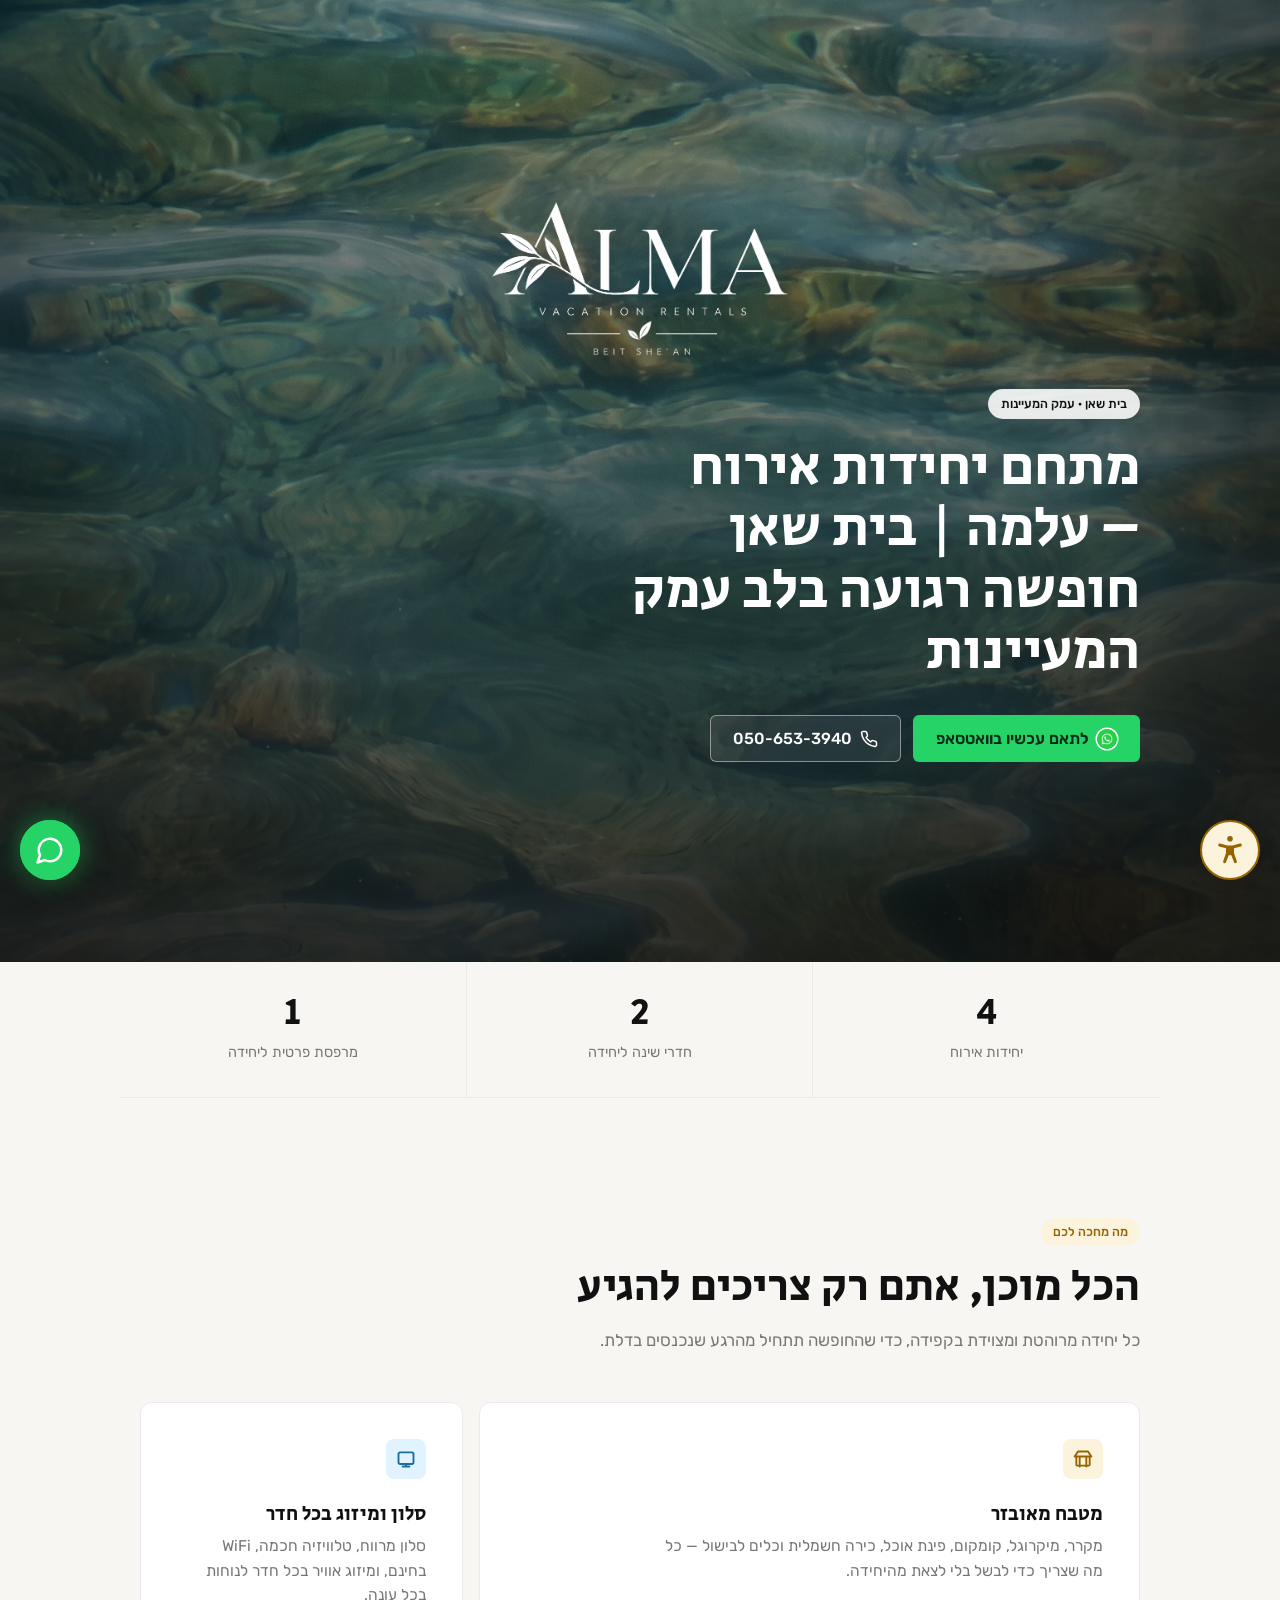
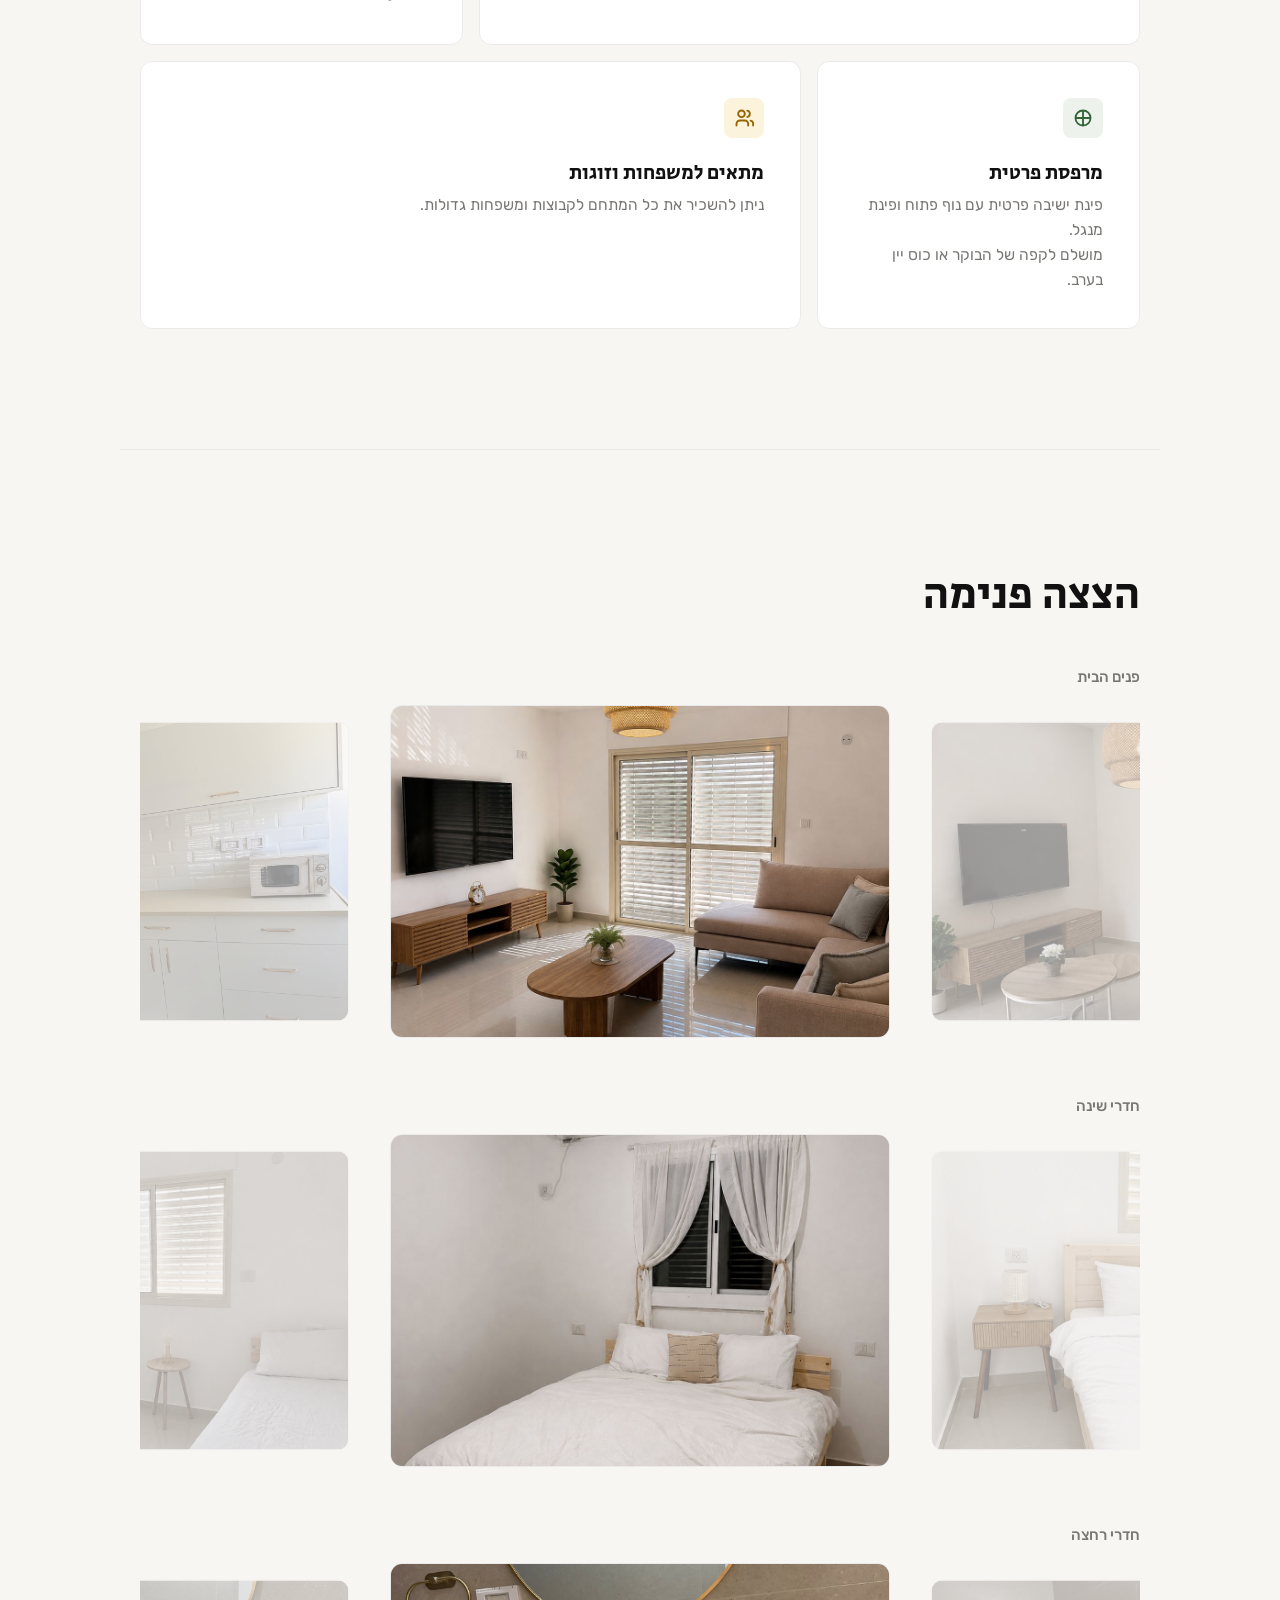
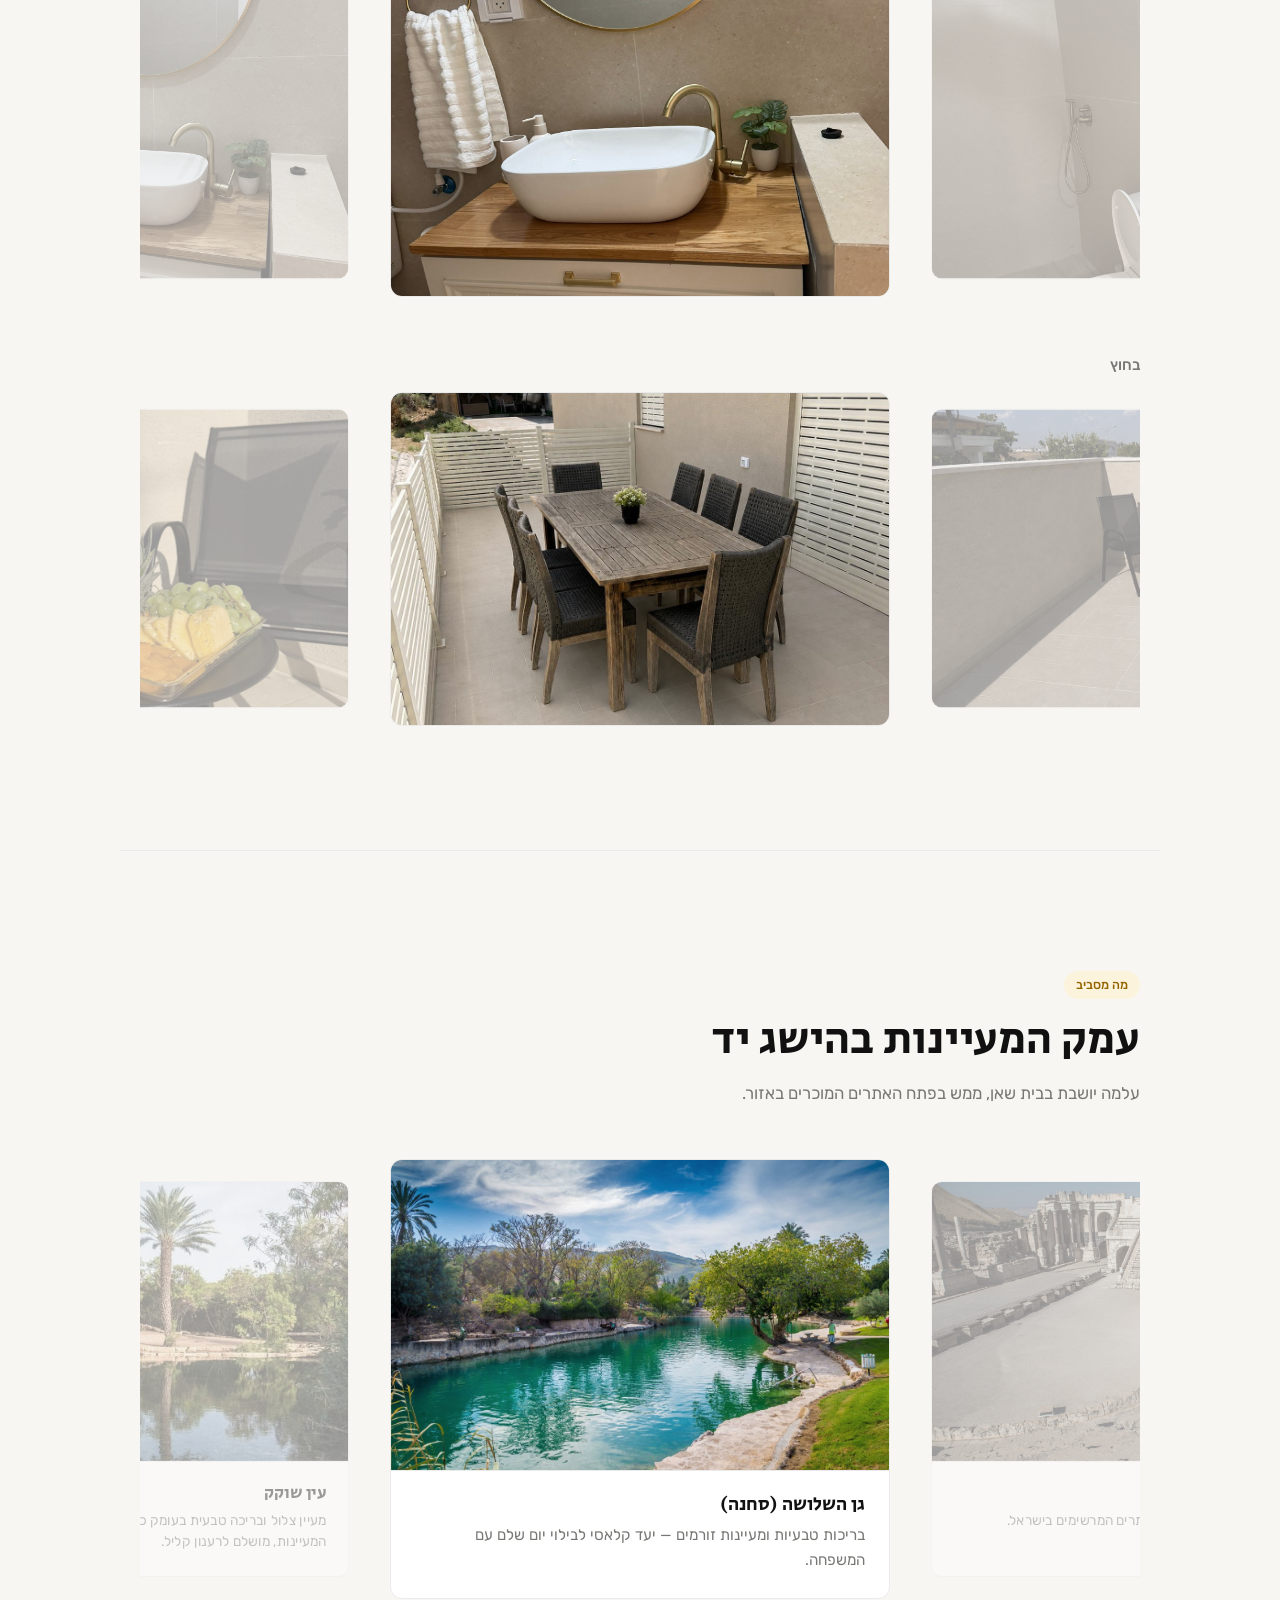
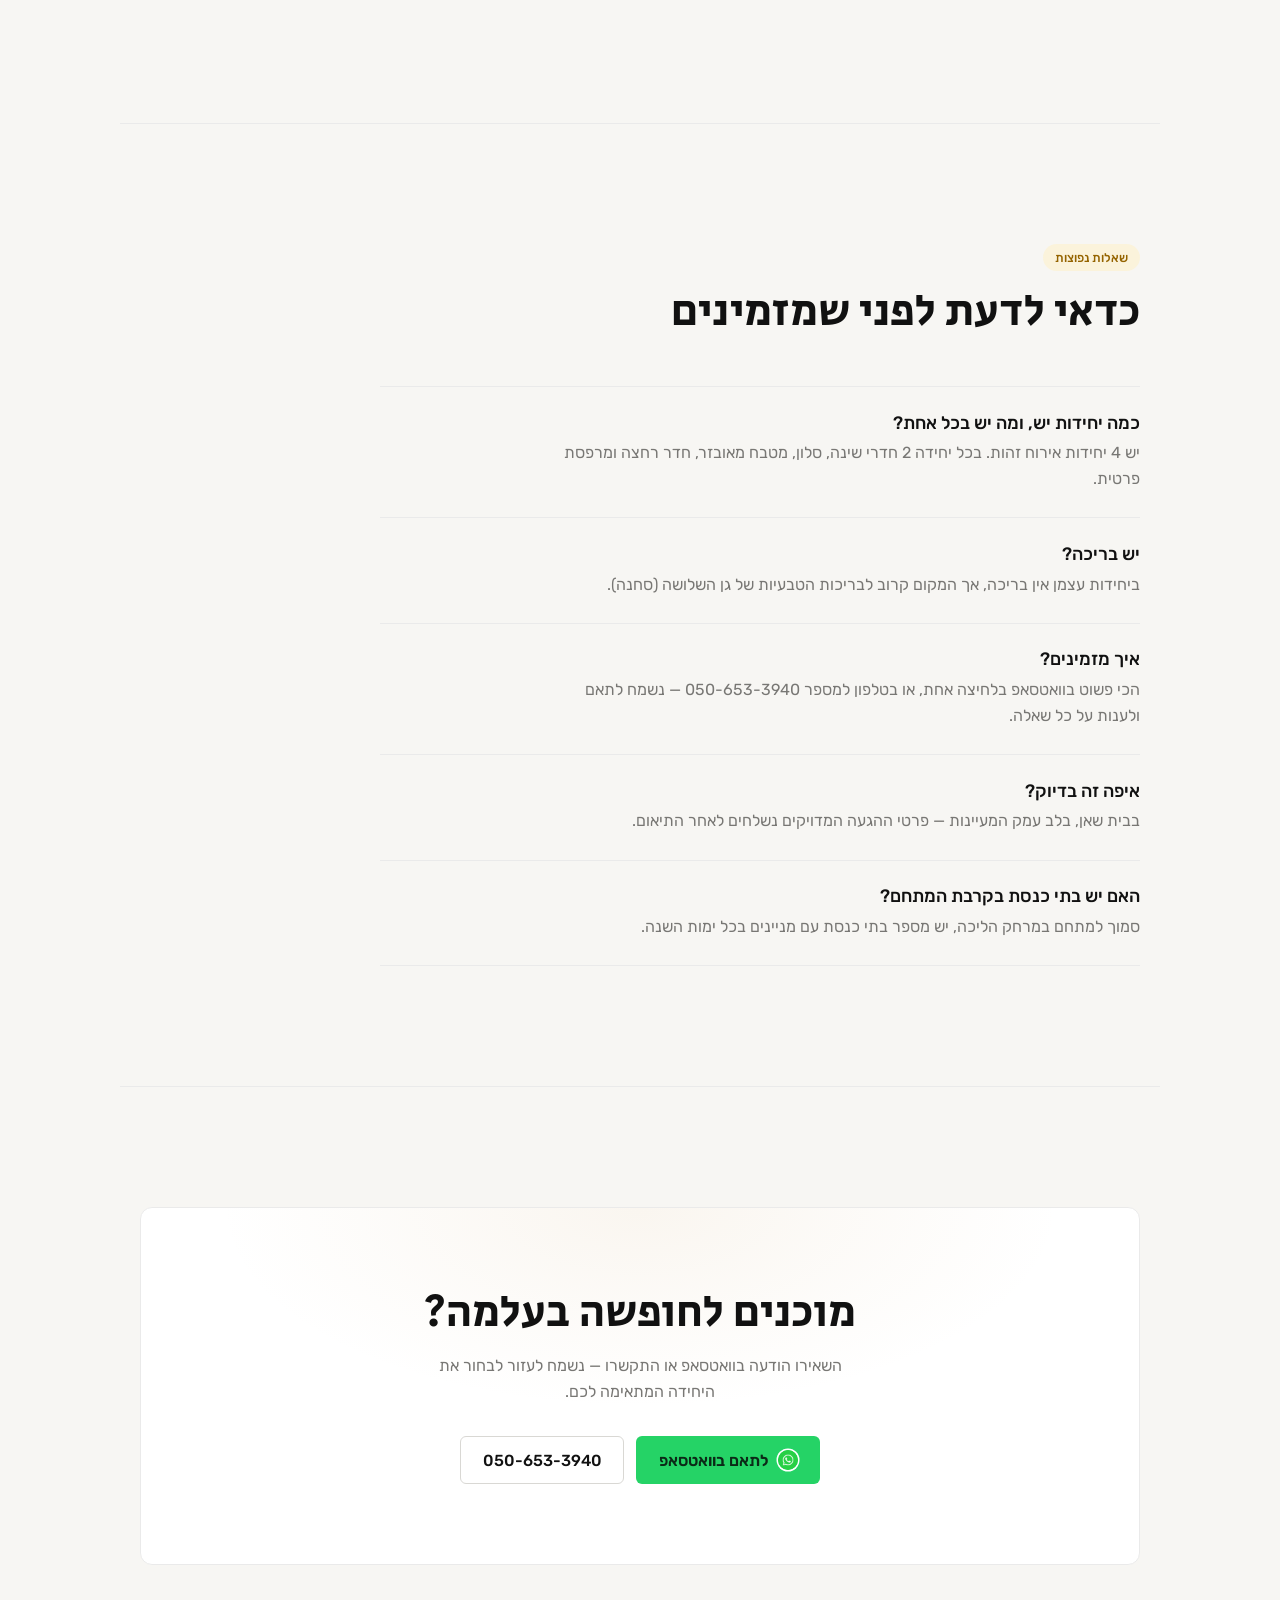
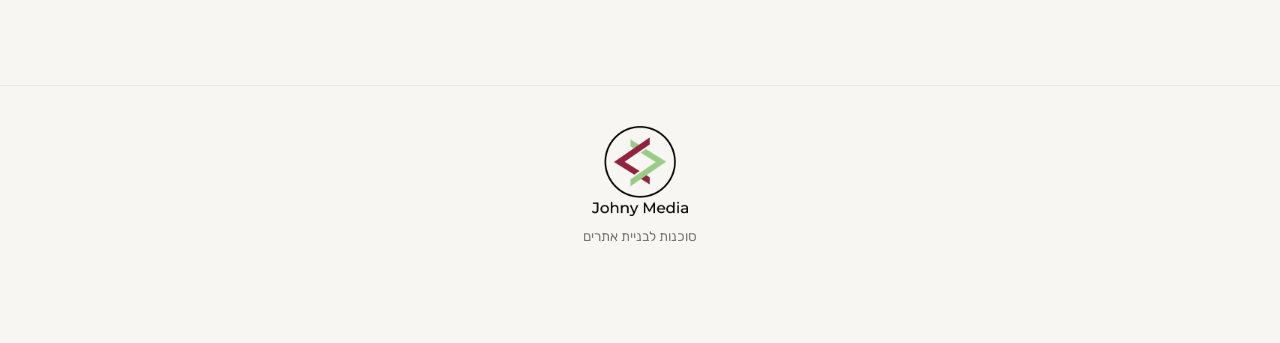
==== commit 453ca6f9: "fix(site): say 4 units in meta, facts band, FAQ and alt texts Co-Authored-By: Claude Sonnet 5.5 <nor" ====
--- a/site/index.html
+++ b/site/index.html
@@ -1,6 +1,6 @@
 <!doctype html><html lang="he" dir="rtl"><head><meta charset=utf8><meta name=viewport content="width=device-width,initial-scale=1,viewport-fit=cover">
 <title>עלמה – בית שאן</title>
-<meta name="description" content="עלמה – 2 יחידות אירוח בבית שאן, כל יחידה עם 2 חדרי שינה, סלון ומרפסת, בלב עמק המעיינות." />
+<meta name="description" content="עלמה – 4 יחידות אירוח בבית שאן, כל יחידה עם 2 חדרי שינה, סלון ומרפסת, בלב עמק המעיינות." />
 <link rel="canonical" href="https://alma-hosting.co.il/" />
 <link rel="icon" href="images/alma-favicon-new.png" type="image/png">
 <link rel="preconnect" href="https://fonts.googleapis.com">
@@ -30,7 +30,7 @@
   </section>
 
   <div class="facts">
-    <div class="fact"><strong>2</strong><span>יחידות אירוח</span></div>
+    <div class="fact"><strong>4</strong><span>יחידות אירוח</span></div>
     <div class="fact"><strong>2</strong><span>חדרי שינה ליחידה</span></div>
     <div class="fact"><strong>1</strong><span>מרפסת פרטית ליחידה</span></div>
   </div>
@@ -70,13 +70,14 @@
       <h2>הצצה פנימה</h2>
     </div>
 
+    <div data-content="gallery">
     <div class="gal-group">
       <h3>פנים הבית</h3>
       <div class="carousel" data-carousel>
         <div class="carousel-viewport">
           <div class="carousel-track">
-            <img src="images/living-room-1.jpg" alt="סלון יחידה א׳" />
-            <img src="images/living-room-2.jpg" alt="סלון יחידה ב׳" />
+            <img src="images/living-room-1.jpg" alt="סלון" />
+            <img src="images/living-room-2.jpg" alt="סלון, זווית נוספת" />
             <img src="images/dining-nook.jpg" alt="פינת אוכל פנימית" />
             <img src="images/kitchen.jpg" alt="מטבח מאובזר" />
           </div>
@@ -89,8 +90,8 @@
       <div class="carousel" data-carousel>
         <div class="carousel-viewport">
           <div class="carousel-track">
-            <img src="images/bedroom-1.jpg" alt="חדר שינה זוגי, יחידה א׳" />
-            <img src="images/bedroom-2.jpg" alt="חדר שינה זוגי, יחידה ב׳" />
+            <img src="images/bedroom-1.jpg" alt="חדר שינה זוגי" />
+            <img src="images/bedroom-2.jpg" alt="חדר שינה זוגי, זווית נוספת" />
             <img src="images/bedroom-2-evening.jpg" alt="חדר שינה זוגי בתאורת ערב" />
             <img src="images/bedroom-twin.jpg" alt="חדר שינה עם שתי מיטות יחיד" />
           </div>
@@ -105,7 +106,7 @@
           <div class="carousel-track">
             <img src="images/bathroom-1.jpg" alt="חדר רחצה עם כיור עומד ומראה זהב" />
             <img src="images/bathroom-2.jpg" alt="חדר רחצה עם מקלחת גשם" />
-            <img src="images/bathroom-3.jpg" alt="חדר רחצה, יחידה ב׳" />
+            <img src="images/bathroom-3.jpg" alt="חדר רחצה" />
             <img src="images/bathroom-4.jpg" alt="כיור וחדר רחצה מעוצב" />
           </div>
         </div>
@@ -124,6 +125,7 @@
         </div>
       </div>
     </div>
+    </div>
   </section>
 
   <section class="wrap">
@@ -169,9 +171,10 @@
       <h2>מה האורחים שלנו מספרים</h2>
     </div>
     <p class="reviews-empty" data-reviews-empty hidden>עוד אין המלצות באתר — היו הראשונים להמליץ!</p>
-    <div class="reviews-grid" data-reviews-grid></div>
+    <div class="carousel reviews-carousel" data-reviews-carousel data-duration="900">
+      <div class="carousel-track" data-reviews-grid></div>
+    </div>
     <div class="reviews-actions">
-      <button type="button" class="btn btn-outline" data-reviews-more hidden>עוד המלצות</button>
       <a class="btn btn-primary" data-reviews-write href="https://api.alma-hosting.co.il/reviews/write/">כתבו המלצה</a>
     </div>
   </section>
@@ -181,10 +184,10 @@
       <span class="kicker">שאלות נפוצות</span>
       <h2>כדאי לדעת לפני שמזמינים</h2>
     </div>
-    <div class="faq">
+    <div class="faq" data-content="faq">
       <div class="faq-item">
         <h3>כמה יחידות יש, ומה יש בכל אחת?</h3>
-        <p>יש 2 יחידות אירוח נפרדות. בכל יחידה 2 חדרי שינה, סלון, מטבח מאובזר, חדר רחצה ומרפסת פרטית.</p>
+        <p>יש 4 יחידות אירוח זהות. בכל יחידה 2 חדרי שינה, סלון, מטבח מאובזר, חדר רחצה ומרפסת פרטית.</p>
       </div>
       <div class="faq-item">
         <h3>יש בריכה?</h3>
@@ -281,5 +284,6 @@
 
 <script src="script.js"></script>
 <script src="reviews.js"></script>
+<script src="content.js"></script>
 
 </body></html>
--- a/site/styles.css
+++ b/site/styles.css
@@ -219,7 +219,7 @@
 .faq{max-width:760px;border-top:1px solid var(--line);}
 .faq-item{border-bottom:1px solid var(--line);padding-block:1.6rem;}
 .faq-item h3{font-family:var(--font-body);font-weight:500;font-size:1.12rem;margin-bottom:.45rem;}
-.faq-item p{margin:0;color:var(--muted);font-size:1rem;max-width:60ch;}
+.faq-item p{margin:0;color:var(--muted);font-size:1rem;max-width:60ch;white-space:pre-line;}
 
 /* ---------- final cta ---------- */
 .cta-band{
@@ -340,8 +340,9 @@
 html.a11y-invert img, html.a11y-invert video{filter:invert(1) hue-rotate(180deg);}
 
 /* ---------- reviews ---------- */
-.reviews-grid{position:relative;display:grid;grid-template-columns:repeat(3,1fr);gap:1rem;align-items:start;}
+/* cards sit in the shared .carousel strip (track is ltr for the loop math) */
 .review-card{
+  direction:rtl;
   background:var(--surface);
   border:1px solid var(--line);
   border-radius:var(--radius);
@@ -355,15 +356,31 @@
 }
 .review-name{font-family:var(--font-body);font-weight:500;font-size:1.02rem;}
 .review-meta{margin:.15rem 0 .9rem;color:var(--muted);font-size:.82rem;}
+.review-source{display:inline-block;margin:-.6rem 0 .8rem;padding:.1rem .55rem;border:1px solid var(--muted);border-radius:999px;color:var(--muted);font-size:.72rem;letter-spacing:.02em;}
+.reviews-carousel .carousel-track:not(.no-anim) > *{transition-duration:.9s;}
 .review-text{margin:0;font-size:.97rem;line-height:1.75;color:var(--ink);}
-.reviews-grid.is-collapsed::after{
-  content:"";position:absolute;inset-inline:0;bottom:0;height:120px;pointer-events:none;
-  background:linear-gradient(to bottom, rgba(247,246,243,0), var(--canvas));
+.review-more{display:none;}
+/* phones: wide, short card — initials beside the name, text clamped with "read more" */
+@media (max-width:640px){
+  .reviews-carousel{--slide:88%;}
+  .review-card{display:grid;grid-template-columns:auto 1fr;column-gap:.85rem;align-content:start;padding:1.1rem 1.15rem 1.2rem;}
+  .review-initials{grid-row:span 2;align-self:center;width:40px;height:40px;margin:0;}
+  .review-name,.review-meta{grid-column:2;}
+  .review-meta{margin:.1rem 0 0;}
+  .review-source{grid-column:1/-1;justify-self:start;margin:.75rem 0 0;}
+  .review-text{
+    grid-column:1/-1;margin-top:.75rem;font-size:.93rem;line-height:1.65;
+    display:-webkit-box;-webkit-box-orient:vertical;-webkit-line-clamp:4;line-clamp:4;overflow:hidden;
+  }
+  .review-card.is-open .review-text{display:block;-webkit-line-clamp:unset;line-clamp:none;overflow:visible;}
+  .review-card.is-long .review-more,.review-card.is-open .review-more{
+    display:inline-block;grid-column:1/-1;justify-self:start;
+    margin-top:.4rem;padding:.25rem 0;background:none;border:0;
+    font:inherit;font-size:.88rem;color:var(--ink-strong);text-decoration:underline;text-underline-offset:3px;cursor:pointer;
+  }
 }
 .reviews-empty{color:var(--muted);font-size:1.02rem;}
 .reviews-actions{display:flex;flex-wrap:wrap;gap:.75rem;margin-top:2rem;}
-@media (max-width:820px){ .reviews-grid{grid-template-columns:repeat(2,1fr);} }
-@media (max-width:560px){ .reviews-grid{grid-template-columns:1fr;} }
 
 /* ---------- scroll reveal (class added by script.js only) ---------- */
 .reveal{opacity:0;transform:translateY(12px);transition:opacity .6s var(--ease), transform .6s var(--ease);transition-delay:calc(var(--i,0) * 80ms);}
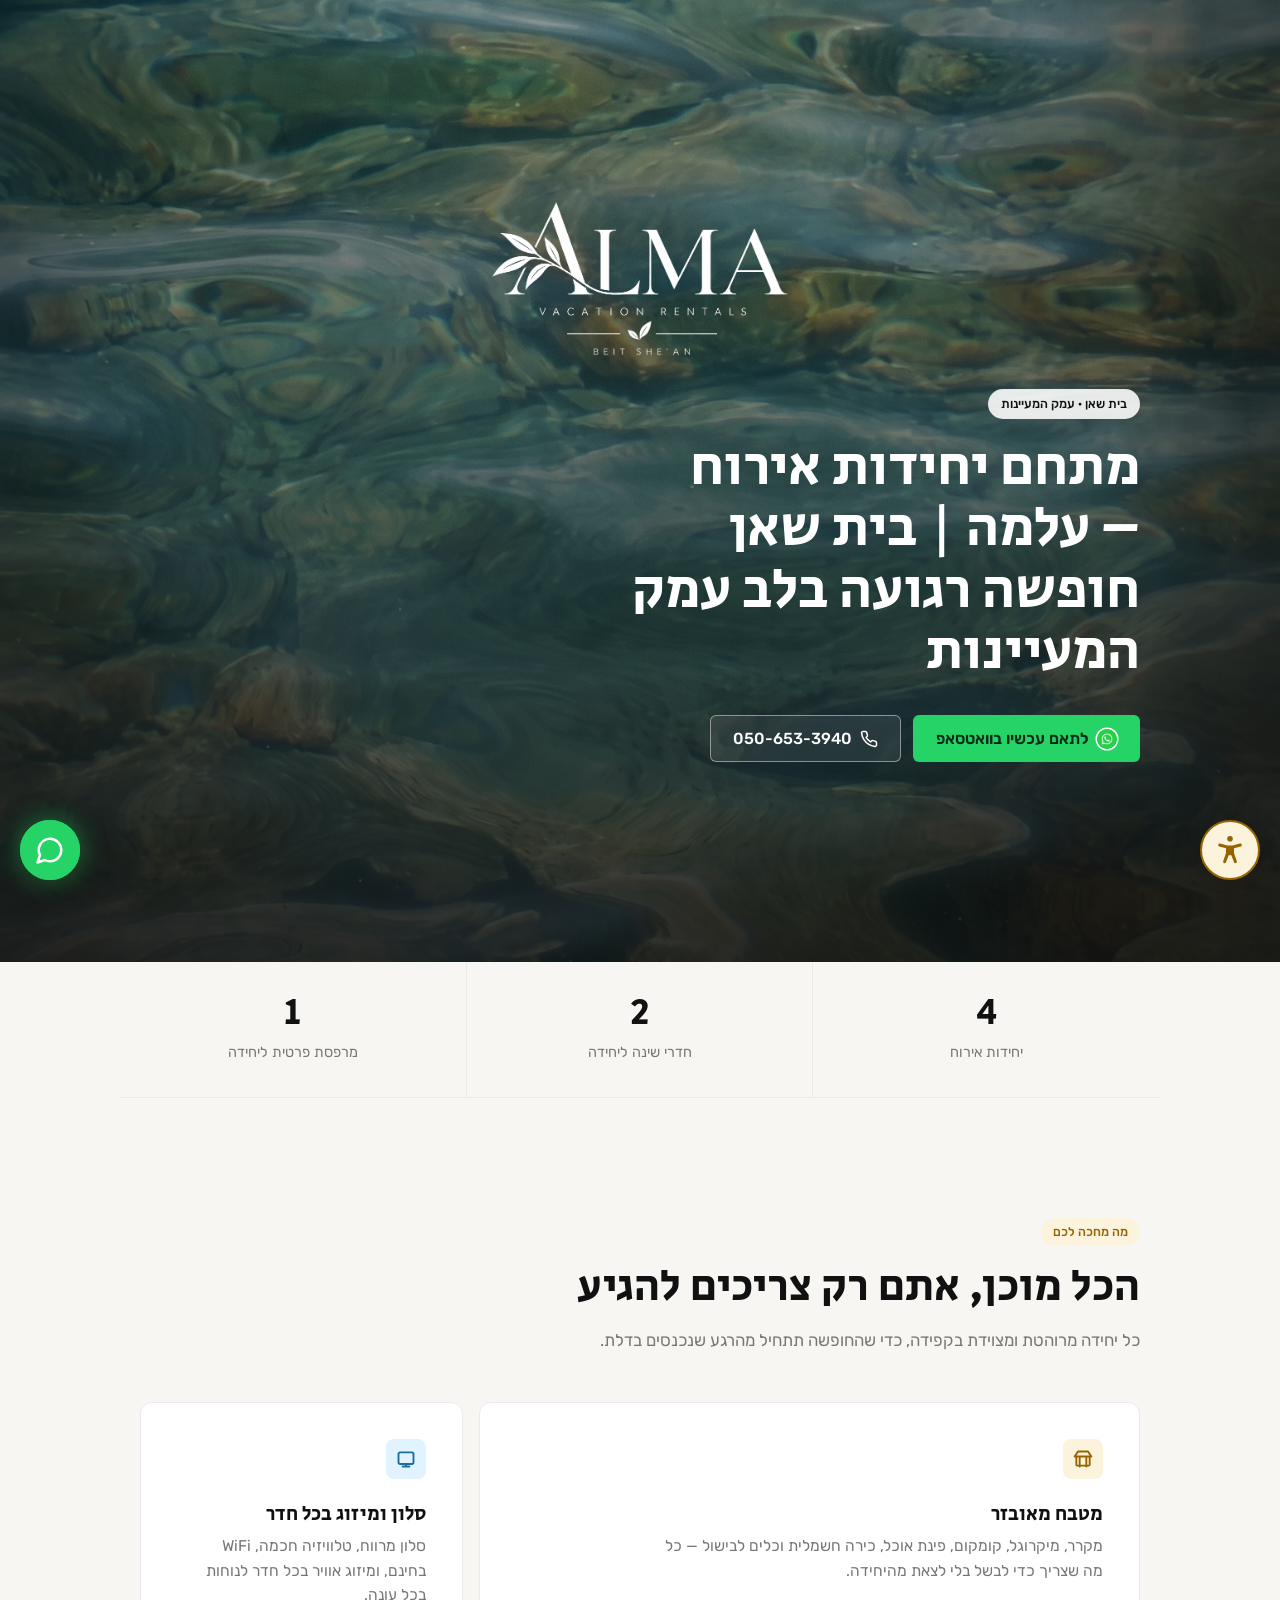
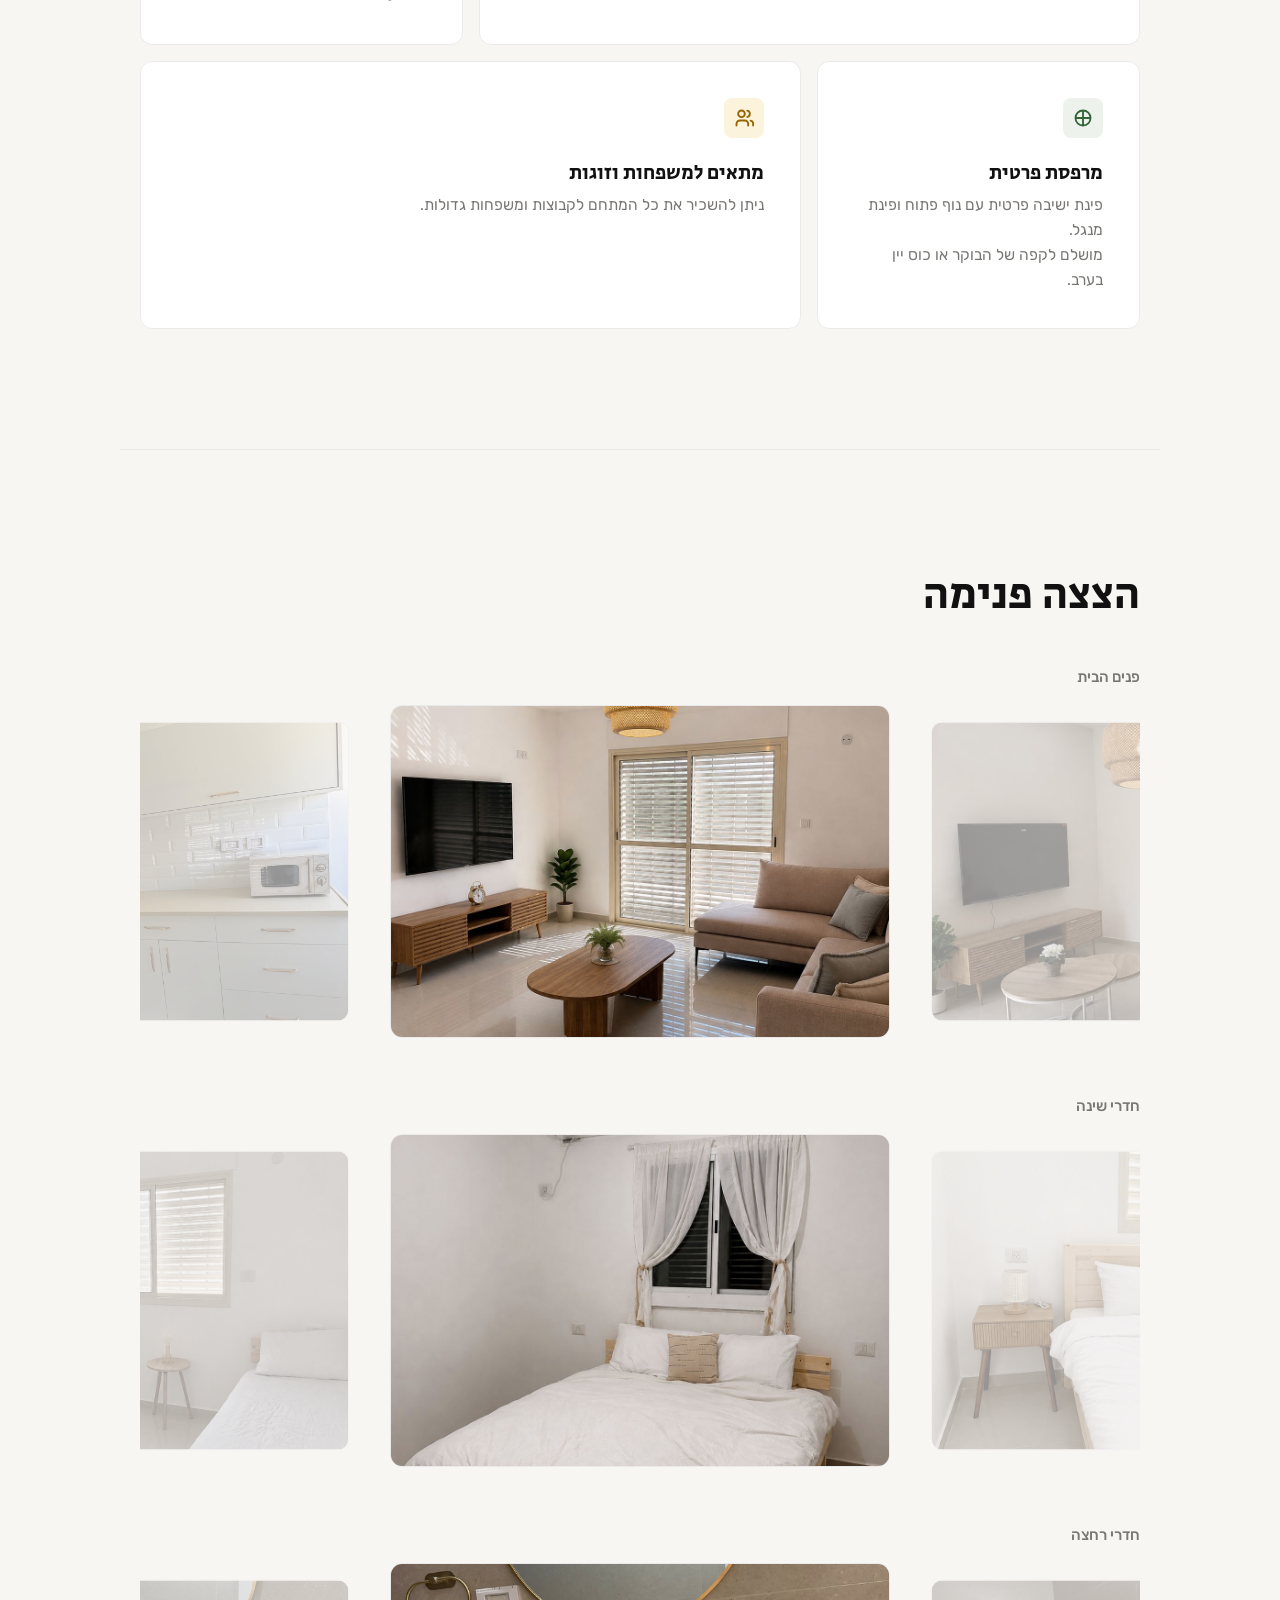
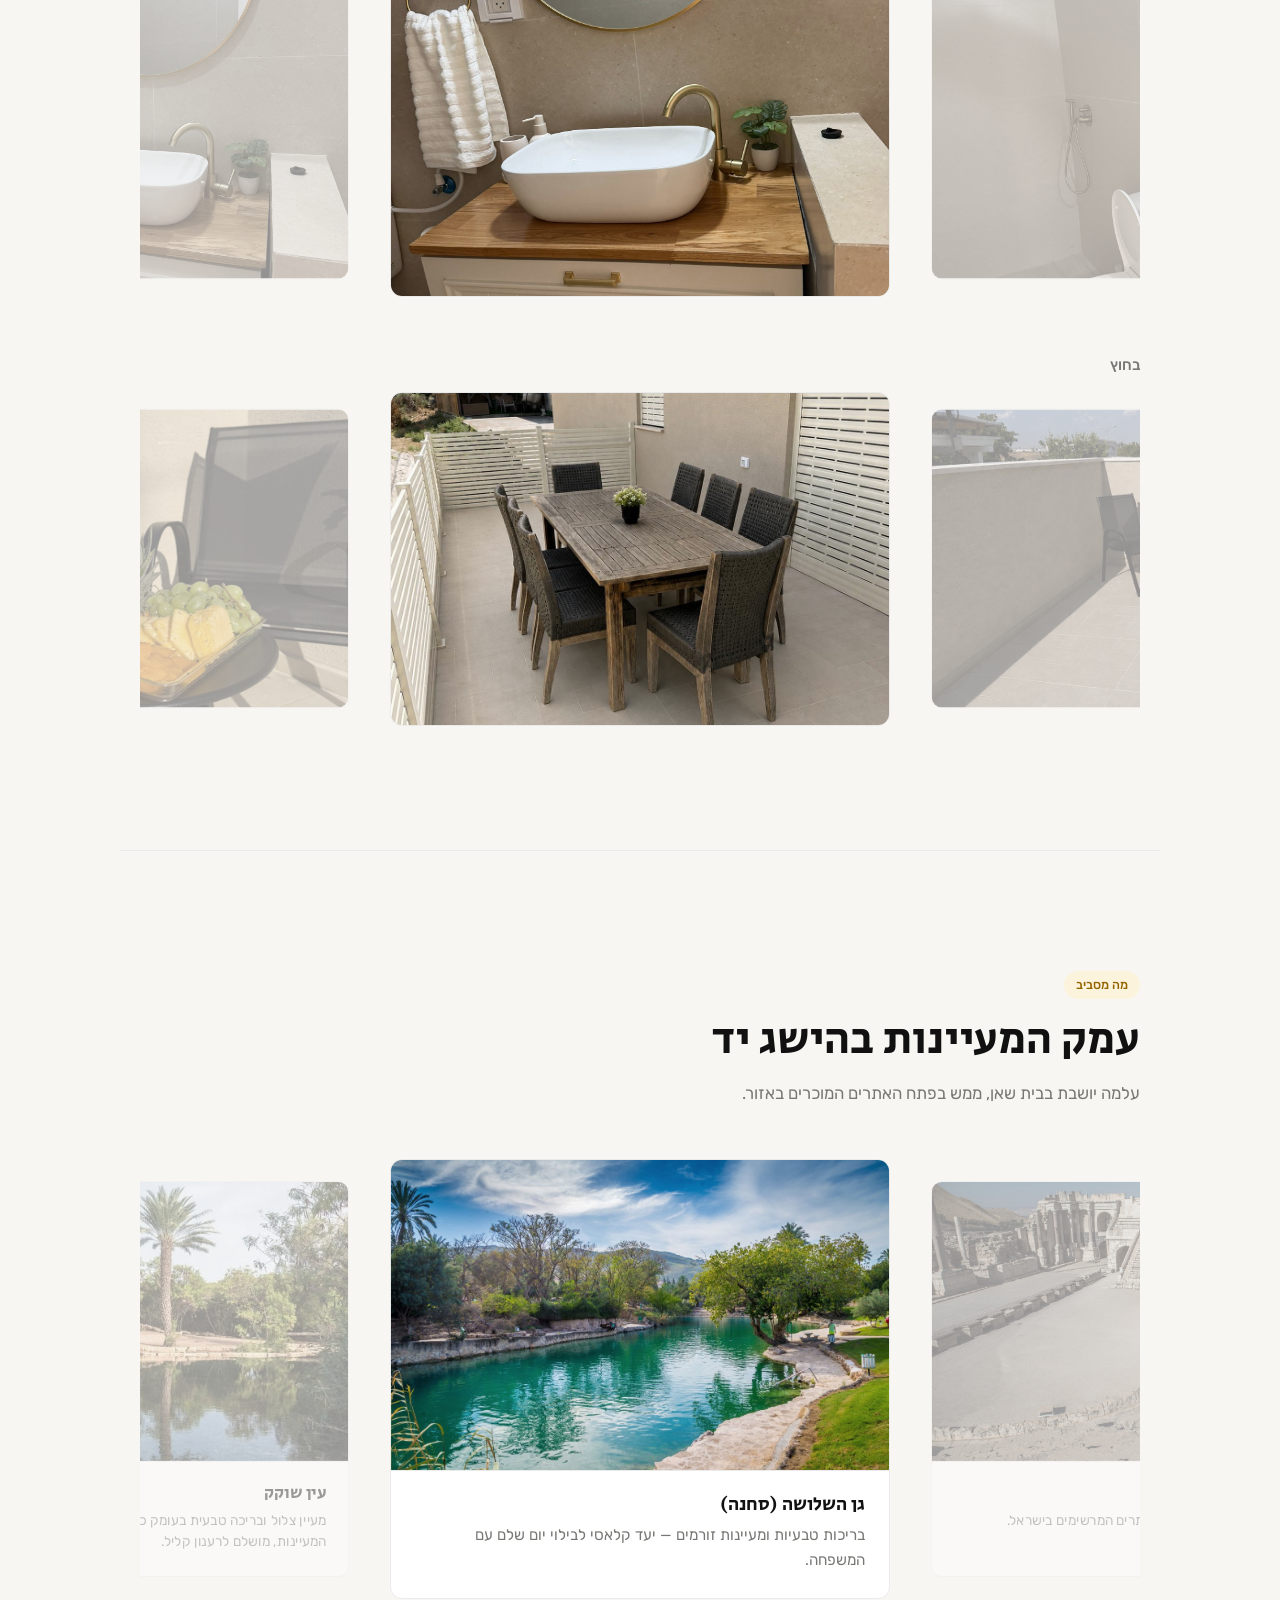
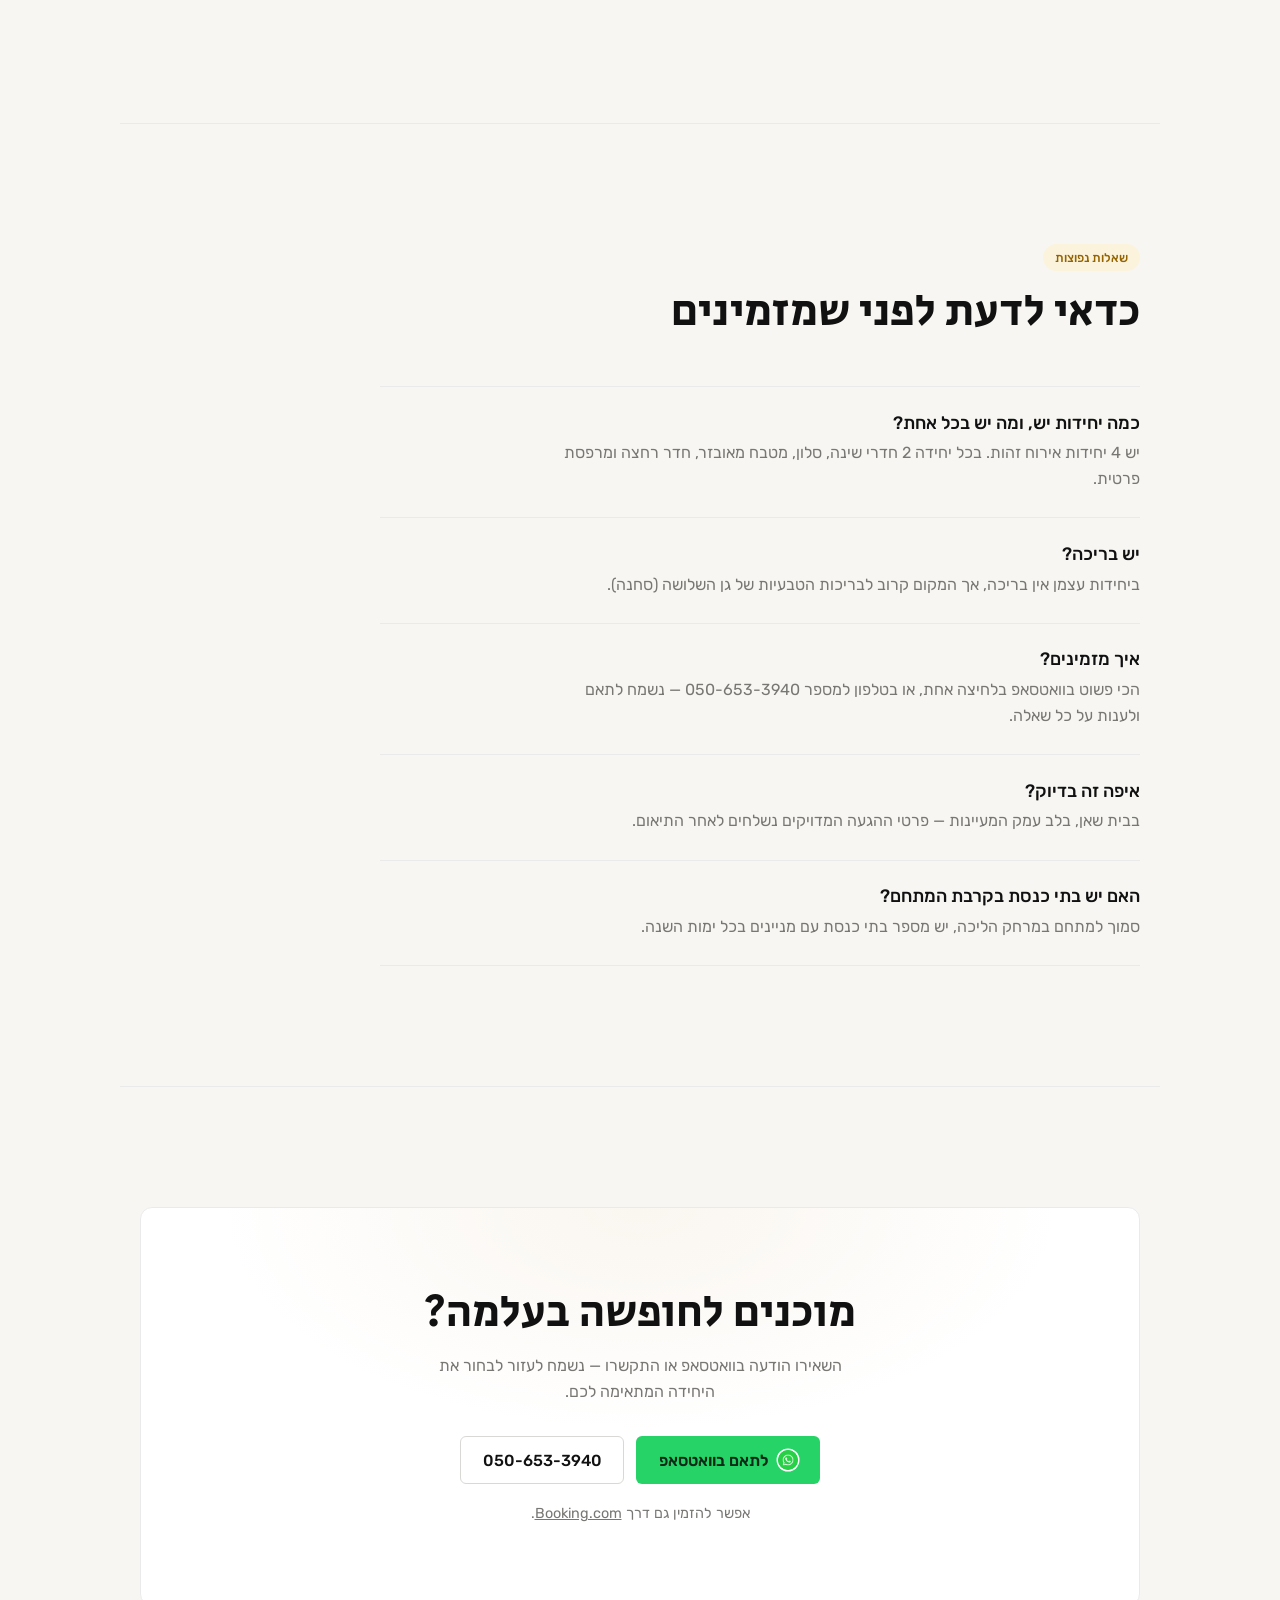
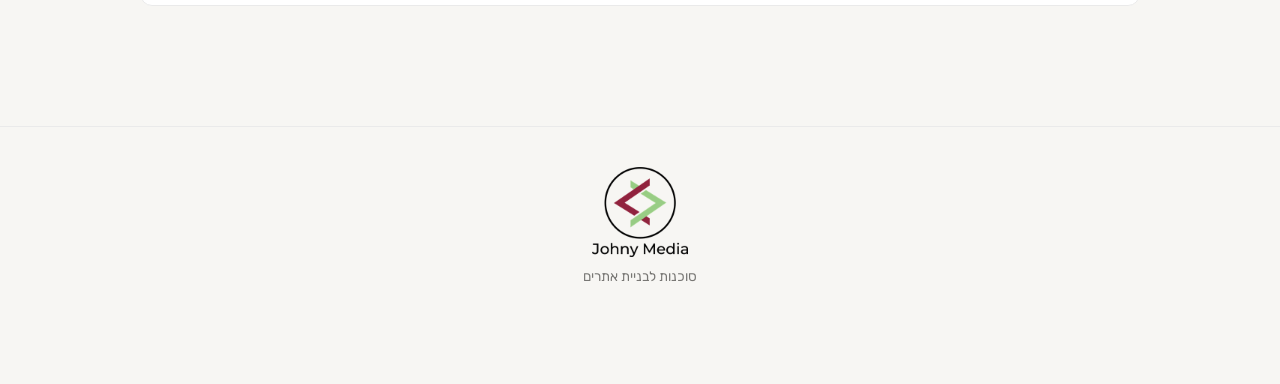
==== commit ef59b99b: "feat(site): Booking.com text link under the main CTAs Co-Authored-By: Claude Sonnet 5.5 <noreply@ant" ====
--- a/site/index.html
+++ b/site/index.html
@@ -219,6 +219,7 @@
         </a>
         <a class="btn btn-ghost" href="tel:+972506533940" target="_blank">050-653-3940</a>
       </div>
+      <p class="cta-alt">אפשר להזמין גם דרך <a href="https://www.booking.com/hotel/il/mtkhm-ykhydvt-yrvkh-lmh.he.html" target="_blank" rel="noopener"><bdi>Booking.com</bdi></a>.</p>
     </div>
   </section>
 
--- a/site/styles.css
+++ b/site/styles.css
@@ -240,6 +240,9 @@
 .cta-band .hero-ctas{justify-content:center;}
 .cta-band .btn-ghost{background:var(--surface);color:var(--ink-strong);border-color:var(--line-strong);}
 .cta-band .btn-ghost:hover{border-color:var(--ink-strong);}
+.cta-band .cta-alt{font-size:.9rem;margin-top:1.1rem;}
+.cta-band .cta-alt a{color:inherit;text-decoration:underline;}
+.cta-band .cta-alt a:hover{color:var(--ink-strong);}
 
 /* ---------- footer ---------- */
 footer{
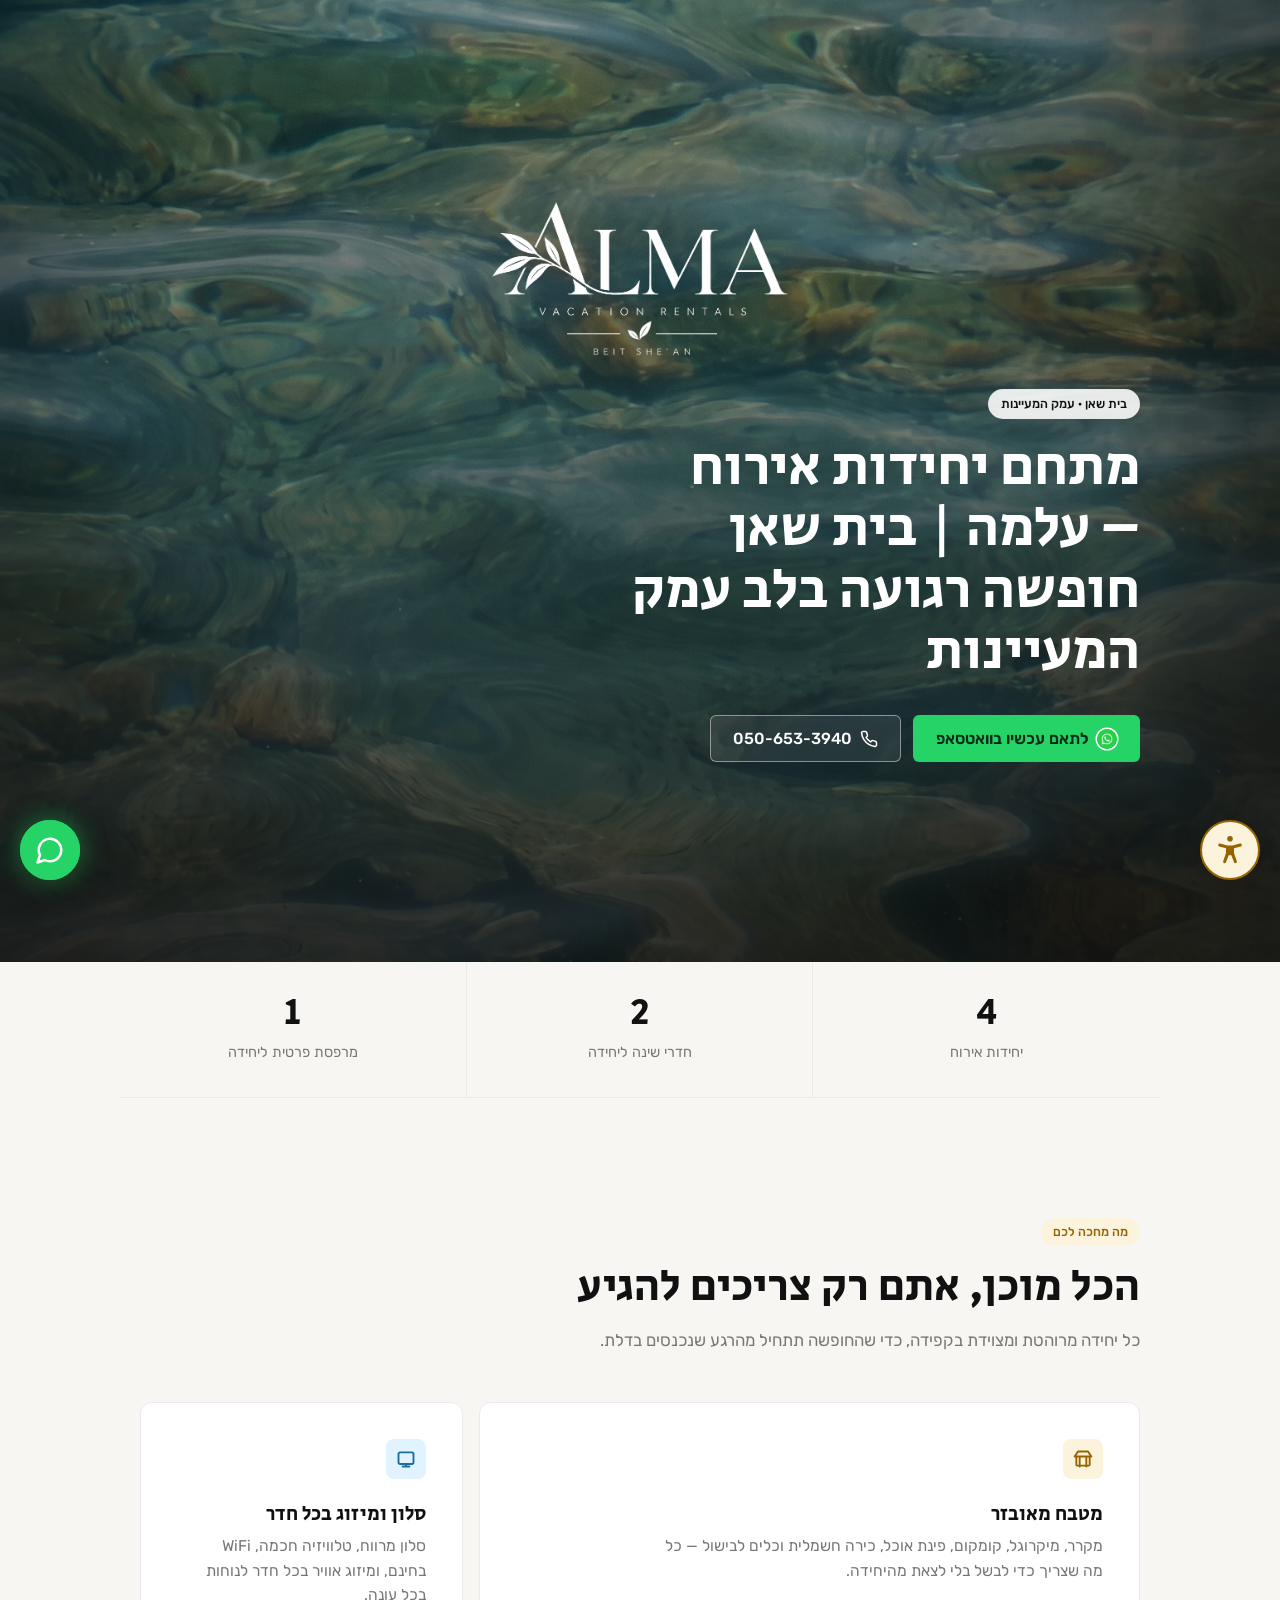
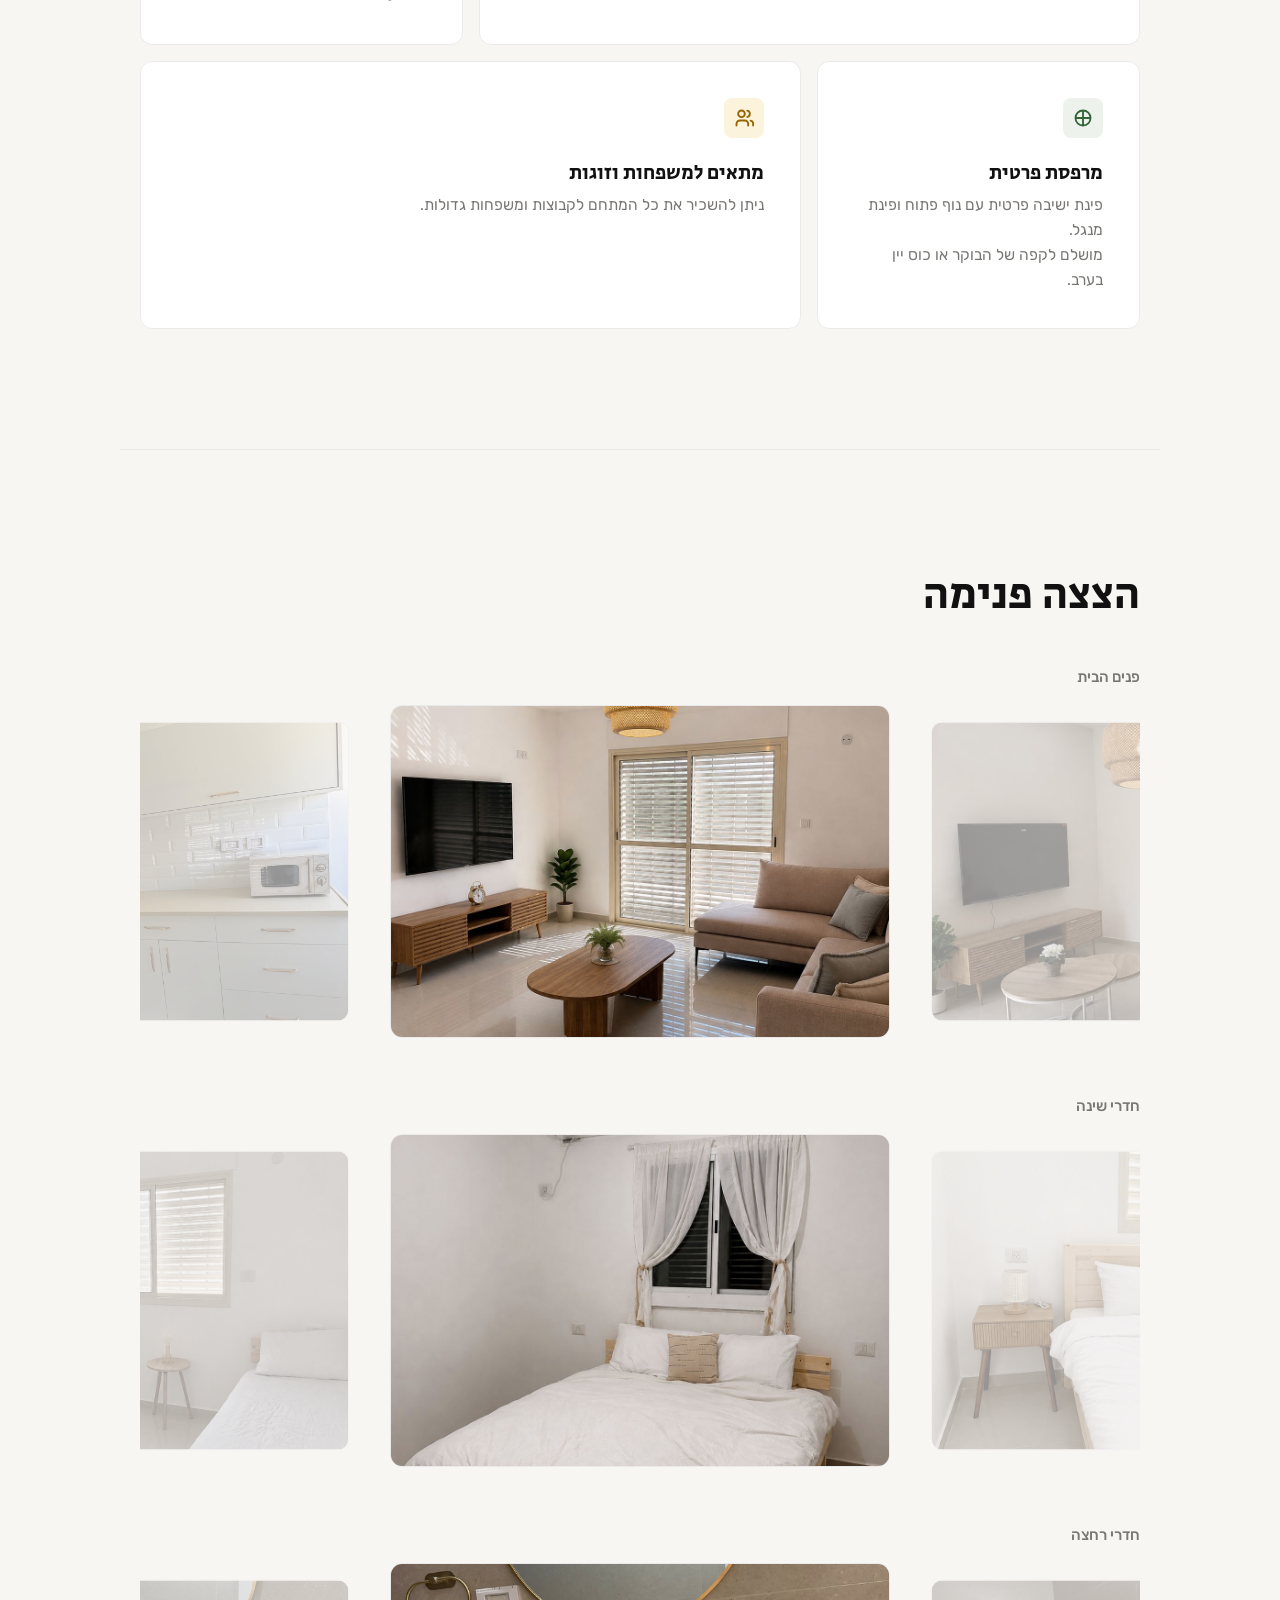
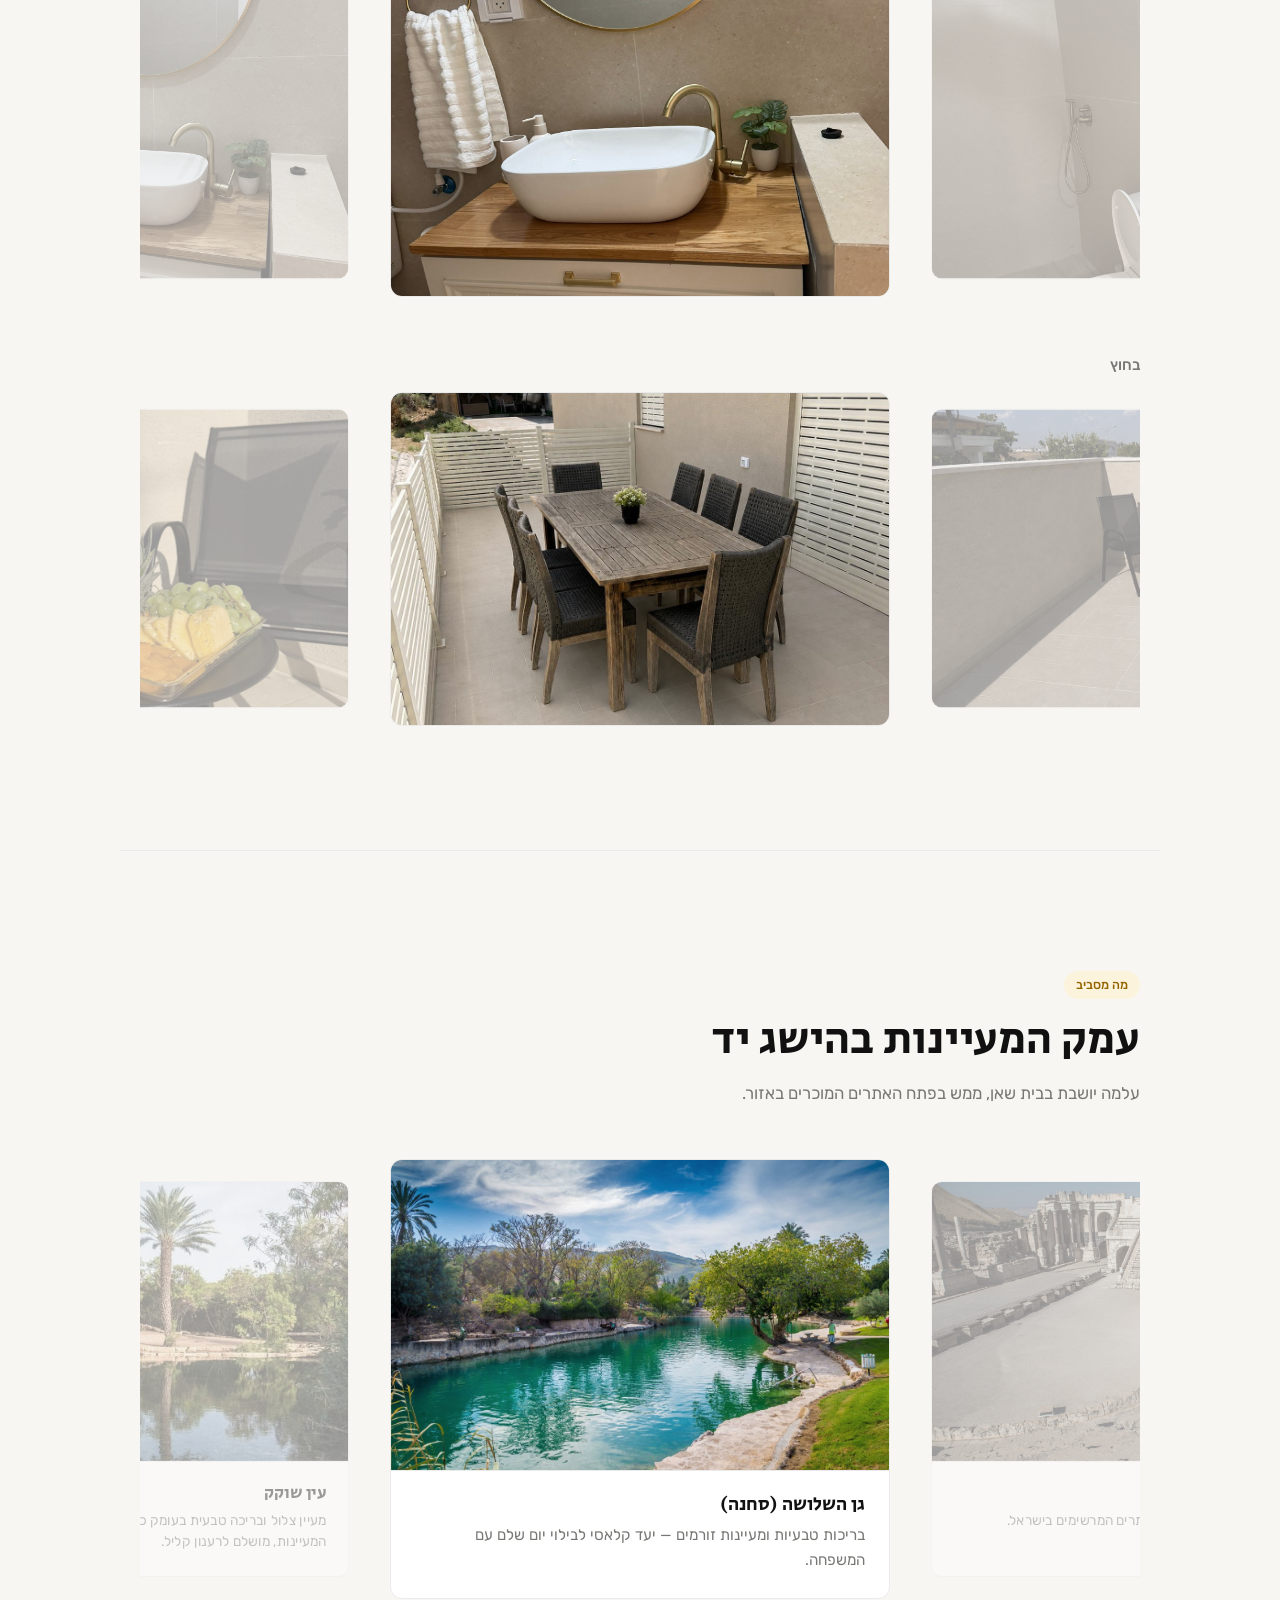
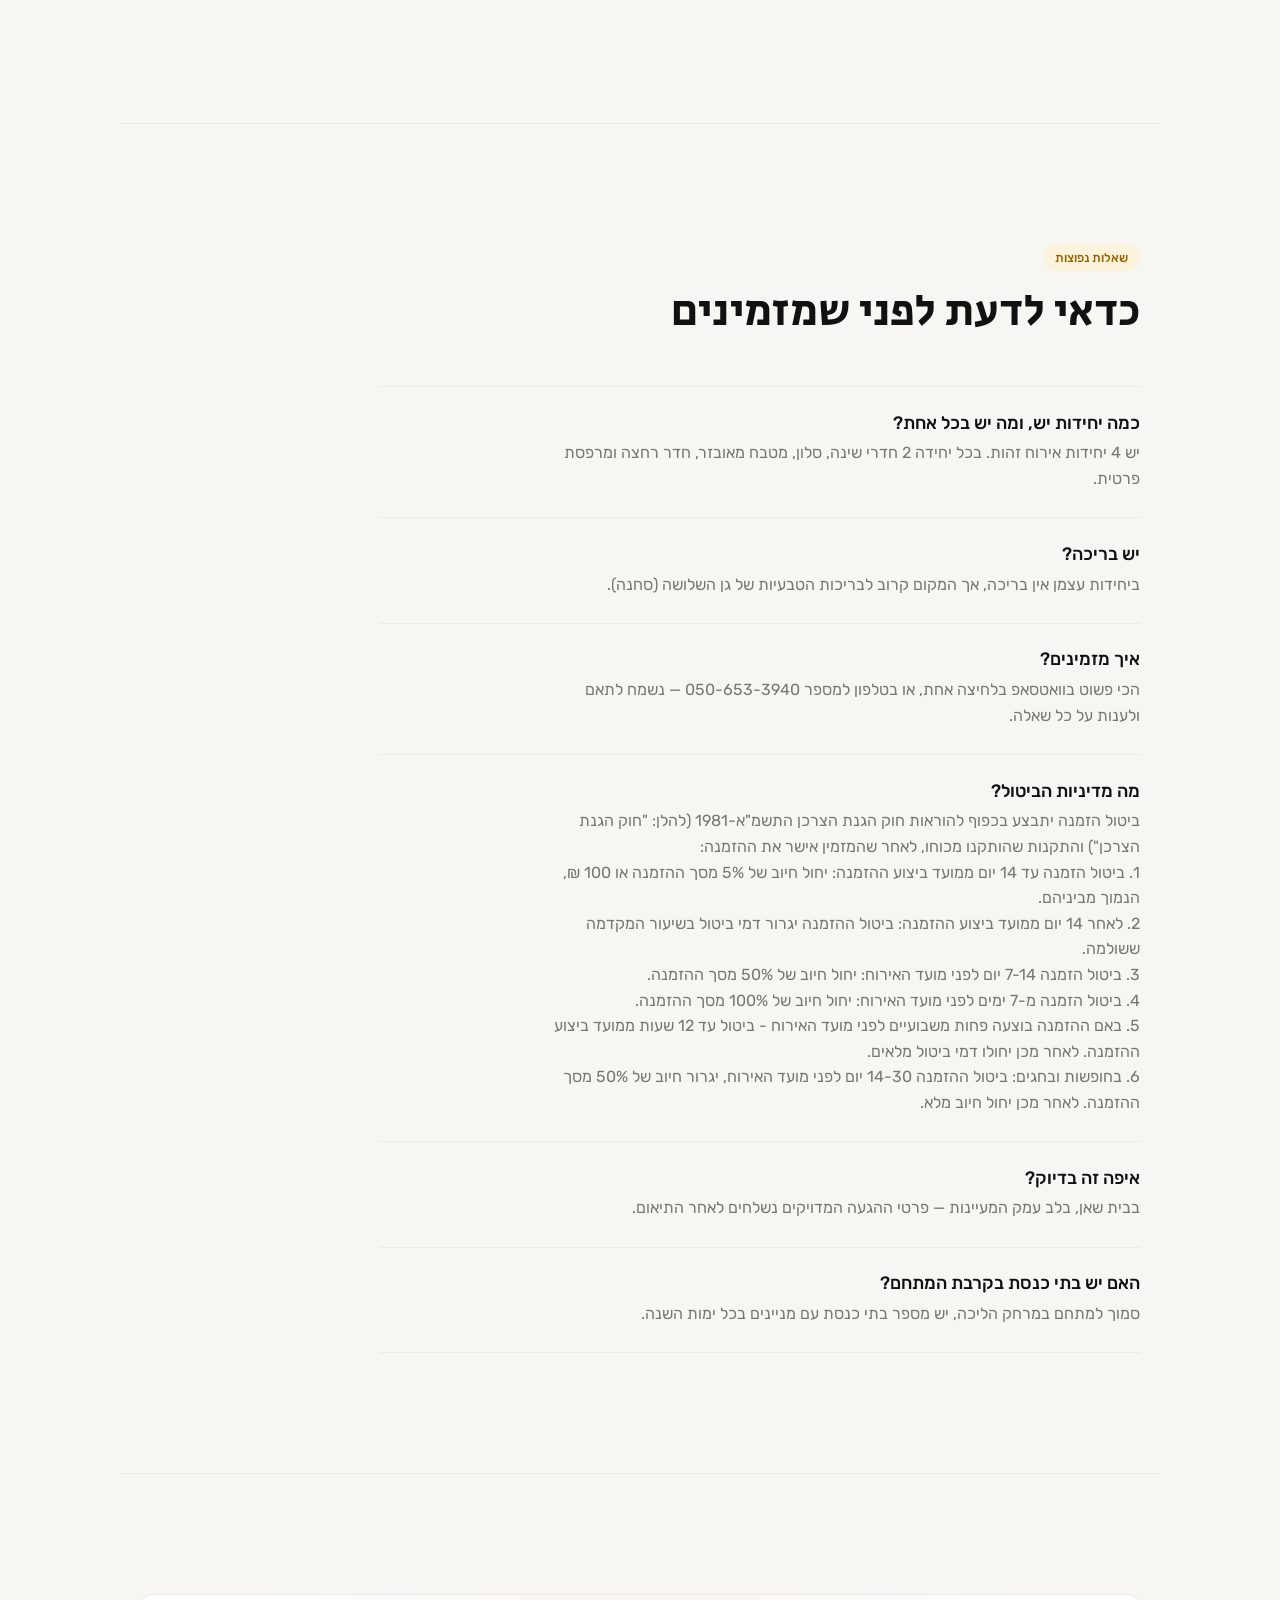
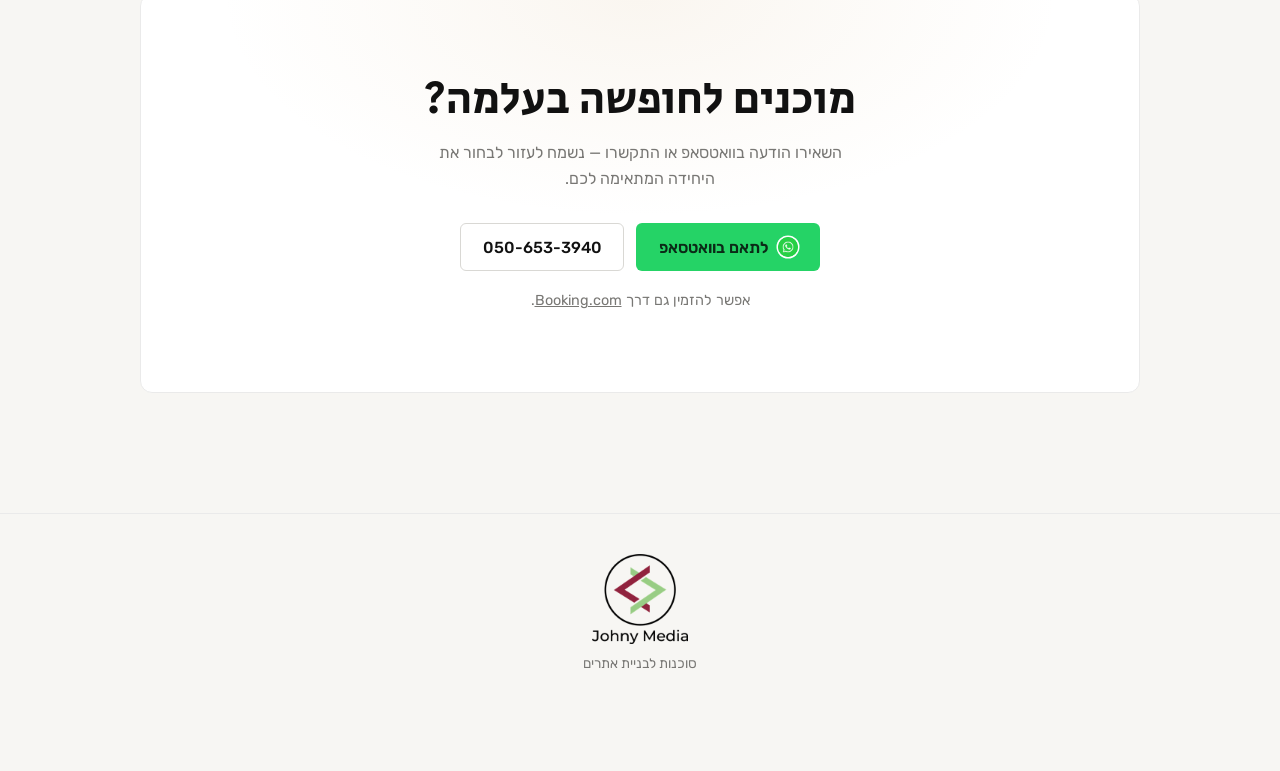
==== commit d839d457: "feat(site): cancellation policy FAQ item Co-Authored-By: Claude Sonnet 5.5 <noreply@anthropic.com>" ====
--- a/site/index.html
+++ b/site/index.html
@@ -198,6 +198,16 @@
         <p>הכי פשוט בוואטסאפ בלחיצה אחת, או בטלפון למספר 050-653-3940 — נשמח לתאם ולענות על כל שאלה.</p>
       </div>
       <div class="faq-item">
+        <h3>מה מדיניות הביטול?</h3>
+        <p>ביטול הזמנה יתבצע בכפוף להוראות חוק הגנת הצרכן התשמ"א-1981 (להלן: "חוק הגנת הצרכן") והתקנות שהותקנו מכוחו, לאחר שהמזמין אישר את ההזמנה:
+1. ביטול הזמנה עד 14 יום ממועד ביצוע ההזמנה: יחול חיוב של 5% מסך ההזמנה או 100 ₪, הנמוך מביניהם.
+2. לאחר 14 יום ממועד ביצוע ההזמנה: ביטול ההזמנה יגרור דמי ביטול בשיעור המקדמה ששולמה.
+3. ביטול הזמנה 7-14 יום לפני מועד האירוח: יחול חיוב של 50% מסך ההזמנה.
+4. ביטול הזמנה מ-7 ימים לפני מועד האירוח: יחול חיוב של 100% מסך ההזמנה.
+5. באם ההזמנה בוצעה פחות משבועיים לפני מועד האירוח - ביטול עד 12 שעות ממועד ביצוע ההזמנה. לאחר מכן יחולו דמי ביטול מלאים.
+6. בחופשות ובחגים: ביטול ההזמנה 14-30 יום לפני מועד האירוח, יגרור חיוב של 50% מסך ההזמנה. לאחר מכן יחול חיוב מלא.</p>
+      </div>
+      <div class="faq-item">
         <h3>איפה זה בדיוק?</h3>
         <p>בבית שאן, בלב עמק המעיינות — פרטי ההגעה המדויקים נשלחים לאחר התיאום.</p>
       </div>
